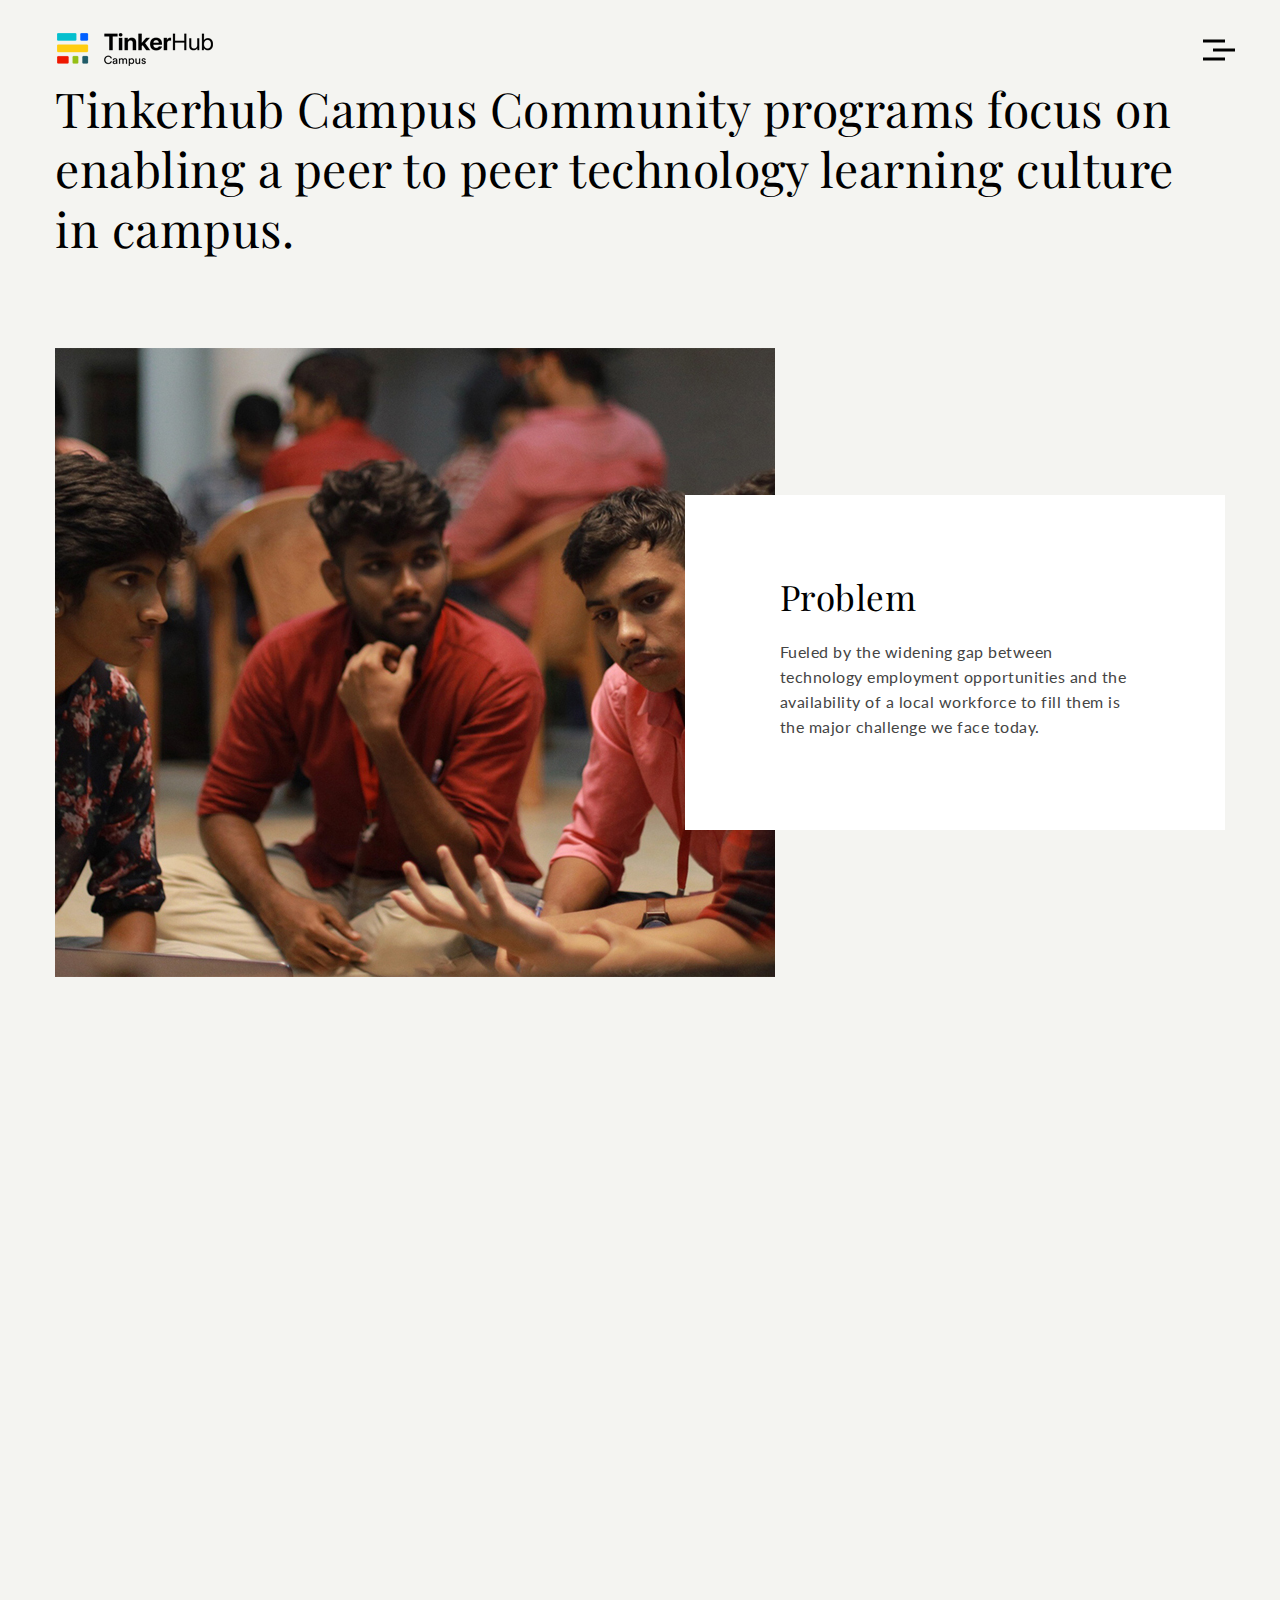
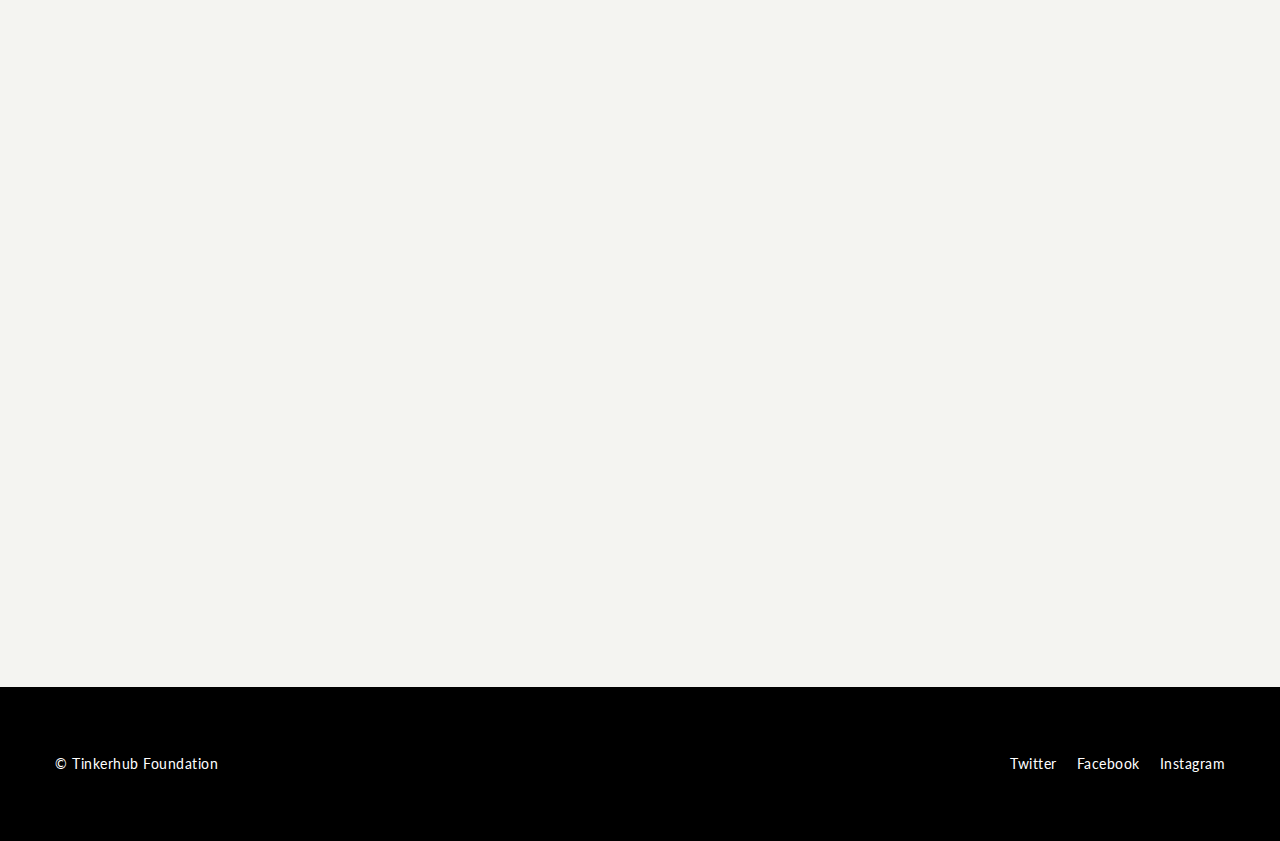
==== index.html @ 346c2854 "resources" ====
<!DOCTYPE HTML>
<html lang="en-US">
    <head>
        <title>Tinkerhub Campus</title>
        <meta http-equiv="Content-Type" content="text/html; charset=UTF-8">
        <meta name="viewport" content="width=device-width, initial-scale=1, maximum-scale=1">

        <link rel="shortcut icon" href="images/favicon.ico" />       
        <link href='http://fonts.googleapis.com/css?family=Playfair+Display:400,400i%7CLato:300,300i,400,400i,700,700i,900%7CMontserrat:900' rel='stylesheet' type='text/css'>		
        <link rel="stylesheet" type="text/css"  href='css/clear.css' />
        <link rel="stylesheet" type="text/css"  href='css/common.css' />
        <link rel="stylesheet" type="text/css"  href='css/font-awesome.min.css' />
        <link rel="stylesheet" type="text/css"  href='css/sm-clean.css' />        
        <link rel="stylesheet" type="text/css"  href='css/slick.css' />        
        <link rel="stylesheet" type="text/css"  href='css/justifiedGallery.min.css' />
        <link rel="stylesheet" type="text/css"  href='css/prettyPhoto.css' />
        <link rel="stylesheet" type="text/css"  href='style.css' />

        <!--[if lt IE 9]>
                <script src="js/html5.js"></script>            
                <script src="js/respond.min.js"></script>                   
        <![endif]-->  
    </head>


    <body class="home blog">
        <div class="site-wrapper">

            <!-- <div class="doc-loader"></div>   -->     

            <div class="menu-wraper center-relative">                          
                <div class="menu-holder">
                    <nav id="header-main-menu" class="big-menu">
                        <ul class="main-menu sm sm-clean">
                            <li>
                                <a href="index.html" class="current">Home</a>
                            </li>                            
                            <li>
                                <a href="https://dravog7.github.io/tinkerhubCampus/#/handbook">Handbook</a>
                            </li>                            
                            <li>
                                <a href="resources.html">Resources</a>
                            </li>                            
                            <!-- <li>
                                <a href="#">Portfolio Post</a>
                                <ul class="sub-menu">
                                    <li>
                                        <a href="portfolio-item1.html">Demo 1</a>
                                    </li>
                                    <li>
                                        <a href="portfolio-item2.html">Demo 2</a>
                                    </li>
                                    <li>
                                        <a href="portfolio-item3.html">Demo 3</a>
                                    </li>
                                    <li>
                                        <a href="portfolio-item4.html">Demo 4</a>
                                    </li>
                                    <li>
                                        <a href="portfolio-item5.html">Demo 5</a>
                                    </li>
                                </ul>
                            </li>                            
                            <li>
                                <a href="gallery.html">Gallery</a>
                            </li>                            
                            <li>
                                <a href="gallery-full.html">Gallery Full</a>
                            </li>                            
                            <li>
                                <a href="contact.html">Contact</a>
                            </li>                            
                        </ul>  -->  
                    </nav>
                </div>
            </div>
<br>
            <div class="center-relative relative content-1170">
                <div >
                    <a href="index.html">
                        <img src="images/logo_@x2.png" alt="Park">
                    </a>               
                </div>
                <div class="toggle-holder">
                    <div id="toggle">
                        <div class="first-menu-line"></div>
                        <div class="second-menu-line"></div>
                        <div class="third-menu-line"></div>
                    </div>
                </div>
                <div class="clear"></div>	
            </div>    
            
            
            <div id="content" class="site-content">
                <div class="header-content content-1170 center-relative block">
                    <h1 class="entry-title">
                        Tinkerhub Campus Community programs focus on enabling a peer to peer technology learning culture in campus.
                    </h1>
                </div>

                
                <div class="blog-holder block center-relative content-1170">    
                    <article class="animate relative blog-item-holder center-relative has-post-thumbnail">
                        <div class="post-thumbnail">
                            <a href="single.html">
                                <img src="images/home_img_01.jpg" alt="" />
                            </a>
                        </div>                            
                        <div class="entry-holder">
                            <!-- <div class="entry-info">                  
                                <div class="cat-links">
                                    <ul>
                                        <li>
                                            <a href="#">Interior</a>
                                        </li> 
                                    </ul>
                                </div>                                                                
                            </div> -->
                            <h2 class="entry-title">
                                <a>Problem</a>
                            </h2> 
                            <div class="excerpt">
                                <p>Fueled by the widening gap between technology employment opportunities and the availability of a local workforce to fill them is the major challenge we face today.</p>
                            </div>
                            <!-- <p class="read-more-arrow">
                                <a href="single.html">
                                    <span class="fa fa-arrow-right" aria-hidden="true"></span>
                                </a>
                            </p> -->
                        </div>
                        <div class="clear"></div>
                    </article>   

                    <article class="animate relative blog-item-holder center-relative has-post-thumbnail">
                        <div class="post-thumbnail">
                            <a href="single.html">
                                <img src="images/home_img_03.jpg" alt="" />
                            </a>
                        </div>                            
                        <div class="entry-holder">
                            <h2 class="entry-title">
                                <a>Vision</a>
                            </h2> 
                            <div class="excerpt">
                                <p>Tinkerhub aims at creating a potent workforce, capable of unlocking the vast reservoir of untapped potential, in the form of creativity and innovation that the youth of the 21st century holds.</p>
                            </div>
                            <!-- <p class="read-more-arrow">
                                <a href="single.html">
                                    <span class="fa fa-arrow-right" aria-hidden="true"></span>
                                </a>
                            </p> -->
                        </div>
                        <div class="clear"></div>
                    </article> 

                    <article class="animate relative blog-item-holder center-relative has-post-thumbnail">
                        <div class="post-thumbnail">
                            <a href="single.html">
                                <img src="images/home_img_02.jpg" alt="" />
                            </a>
                        </div>                            
                        <div class="entry-holder">
                            <h2 class="entry-title">
                                <a>Solution</a>
                            </h2> 
                            <div class="excerpt">
                                <p>Creating a culture of technology learning in campuses through creating communities.</p>
                                <p>These communities will enable the students to learn new technologies through peer mentoring</p>
                            </div>
                             <p class="read-more-arrow">
                                <a href="https://dravog7.github.io/tinkerhubCampus/#/handbook">
                                    <span class="fa fa-arrow-right" aria-hidden="true">  Goto Handbook</span>
                                </a>
                            </p> 
                        </div>
                        <div class="clear"></div>
                    </article>
                </div>
            <!--Footer-->


            <footer class="footer">
                <div class="footer-content content-1170 center-relative">	        
                    <ul class="copyright-holder">
                        <li class="copyright-footer">
                            © <a href="http://tinkerhub.org">Tinkerhub Foundation</a>                
                        </li>
                        <li class="social-footer">                
                            <a href="https://twitter.com/tinkerhub">Twitter</a><a href="https://www.facebook.com/tinkerhub">Facebook</a><a href="https://www.instagram.com/tinkerhub">Instagram</a>                
                        </li>            
                    </ul>
                </div>
            </footer>
        </div>       

        <!--Load JavaScript-->
        <script type="text/javascript" src="js/jquery.js"></script>			                                       
        <script type='text/javascript' src='js/imagesloaded.pkgd.js'></script>                
        <script type='text/javascript' src='js/jquery.fitvids.js'></script>                
        <script type='text/javascript' src='js/jquery.smartmenus.min.js'></script>                                 
        <script type='text/javascript' src='js/isotope.pkgd.js'></script>                                 
        <script type='text/javascript' src='js/jquery.easing.1.3.js'></script>                          
        <script type='text/javascript' src='js/jquery.justifiedGallery.min.js'></script>                          
        <script type='text/javascript' src='js/jquery.prettyPhoto.js'></script>                          
        <script type='text/javascript' src='js/slick.min.js'></script>                          
        <script type='text/javascript' src='js/main.js'></script>
    </body>
</html>
---- css/clear.css ----
html, body, div, span, object, iframe,
h1, h2, h3, h4, h5, h6, p, blockquote, pre,
abbr, address, cite, code,
del, dfn, em, img, ins, kbd, q, samp,
small, strong, sub, sup, var,
b, i,
fieldset, form, label, legend,
caption, tfoot, thead,
article, aside, canvas, details, figcaption, figure, 
footer, header, hgroup, menu, nav, section, summary,
time, mark, audio, video {
    margin:0;
    padding:0;
    border:0;
    outline: none;
    font-size:100%;
    vertical-align:baseline;
    background:transparent;
}

body {
    line-height:1;
}

article,aside,details,figcaption,figure,
footer,header,hgroup,menu,nav,section { 
    display:block;
}

blockquote, q {
    quotes:none;
}

blockquote:before, blockquote:after,
q:before, q:after {
    content:'';
    content:none;
}

a {
    margin:0;
    padding:0;
    font-size:100%;
	outline: none;
    vertical-align:baseline;
    background:transparent;
}

ins {
    background-color:#ff9;
    color:#000;
    text-decoration:none;
}

mark {
    background-color:#ff9;
    color:#000; 
    font-style:italic;
    font-weight:bold;
}

del {
    text-decoration: line-through;
}

abbr[title], dfn[title] {
    border-bottom:1px dotted;
    cursor:help;
}

hr {
    display:block;
    height:1px;
    border:0;   
    border-top:1px solid #cccccc;
    margin:1em 0;
    padding:0;
}

input, select {
    vertical-align:middle;
}

input:focus, textarea:focus
{
    outline: none;
}
---- css/common.css ----
.block
{
    display: block;
}
.hidden
{
    display: none;
}
.clear
{
    clear: both;
}
.left
{
    float: left;
}
.right
{
    float: right;
}
.line-height
{
    line-height: 0;
}
.clear-right
{
    clear: right;
}
.clear-left
{
    clear: left;
}
.center-relative
{
    margin-left: auto;
    margin-right: auto;
}
.center-absolute
{
    left: 50%;
}
.center-text
{
    text-align: center !important;
}
.text-left
{
    text-align: left;
}
.text-right
{
    text-align: right;
}
.absolute
{
    position: absolute;
}
.fixed
{
    position: fixed;
}
.relative
{
    position: relative;
}
.aligncenter 
{
    display: block;
    margin: 5px auto 5px auto;
}
.margin-0
{
    margin: 0 !important;
    line-height: 0;
}
.top-0
{
    margin-top: 0 !important;
}
.top-5
{
    margin-top: 5px !important;	
}
.top-10
{
    margin-top: 10px;	
}
.top-15
{
    margin-top: 15px;	
}
.top-20
{
    margin-top: 20px;
}
.top-25
{
    margin-top: 25px;	
}
.top-30
{
    margin-top: 30px;	
}
.top-50
{
    margin-top: 50px;	
}
.top-60
{
    margin-top: 60px;	
}
.top-70
{
    margin-top: 70px;	
}
.top-75
{
    margin-top: 75px;	
}
.top-80
{
    margin-top: 80px;
}
.top-100
{
    margin-top: 100px;	
}
.top-105
{
    margin-top: 105px;	
}
.top-120
{
    margin-top: 120px;
}
.top-150
{
    margin-top: 150px;	
}
.top-200
{
    margin-top: 200px;	
}
.top-negative-30
{
    margin-top: -30px;
}
.left-35
{
    margin-left:35px;
}
.right-35
{
    margin-right:35px;
}
.bottom-0
{
    margin-bottom: 0 !important;
}
.bottom-10
{
    margin-bottom: 10px !important;
}
.bottom-20
{
    margin-bottom: 20px !important;
}
.bottom-25
{
    margin-bottom: 25px !important;
}
.bottom-30
{
    margin-bottom: 30px !important;
}
.bottom-50
{
    margin-bottom: 50px !important;
}
.bottom-100
{
    margin-bottom: 100px !important;
}
.bottom-150
{
    margin-bottom: 150px !important;
}
.bottom-200
{
    margin-bottom: 200px !important;
}
blockquote
{
    font-weight: 300;
    font-style: italic;
    border-left: 10px solid #fffaa3;
    padding-left: 20px;
    margin-top: 50px;
    margin-bottom: 50px;
    font-size: 24px;
    line-height: 35px;
    max-width: 285px;
    margin-left: auto;
    margin-right: auto;
}
blockquote cite
{
    margin-top: 20px;
    display: block;
    font-weight: 400;
}
iframe
{
    width: 100%;
}
a.button
{
    display: inline-block;
    color: #000000;
    border: 1px solid #000000;
    text-align: center;
    padding-bottom: 15px;
    padding-top: 12px;
    padding-left: 50px;
    padding-right: 45px;
    cursor: pointer;
    vertical-align: middle;
    text-decoration: none;
    font-size: 11px;
    transition: all .2s linear;
    letter-spacing: 5px;
    line-height: 22px;
    margin-bottom: 17px;
    text-transform: uppercase;
}

a.button:active
{
    position: relative;
    top: 1px;	
}

a.button:hover
{
    color: white;
    background-color: #000000;
}
h1,h2,h3,h4,h5,h6
{
    padding: 20px 0;
}
h1
{
    font-size: 38px;
    line-height: 38px;    
}
h2
{
    font-size: 34px;    
    line-height: 34px;    
}
h3
{
    font-size: 32px;  
    line-height: 32px;    
}
h4
{
    font-size: 30px;    
}
h5
{
    font-size: 28px;   
}
h6
{
    font-size: 26px;    
}
em
{
    font-style: italic;
}
ol
{
    list-style-type: decimal;
}
pre
{
    word-wrap: break-word;
    white-space: pre-wrap;
}
table, th, td
{
    border:1px solid black;
    padding: 10px;
    vertical-align: middle;
}
sup
{
    vertical-align: super;
    font-size: smaller;
}
sub
{
    vertical-align: sub;
    font-size: smaller;
}
.single-content ol
{
    display: block;
    list-style-type: decimal;
    margin: 0 0 14px 17px;
}
.single-content ul
{
    display: block;
    list-style-type: disc;
    margin: 0 0 14px 17px;
}

.one,  .one_half,  .one_third,  .two_third,  .three_fourth, 
.one_fourth{
    margin-right: 14%;
    float: left;
    position: relative;
    margin-bottom: 30px;
}
.last{
    margin-right: 0 !important;
    clear: right;
}
.one{
    float: none;
    display: block;
    clear: both;
    margin-right: 0;
}
.one_half{
    width: 43%;    
}
.one_third{
    width: 24%;    
}
.two_third{
    width: 62%;    
}
.one_fourth{
    width: 14.5%;
}
.three_fourth{
    width: 71.5%;
}

.one_half.margin-0{
    width: 50%;
}
.one_third.margin-0{
    width: 33.333333333%;
}
.two_third.margin-0{
    width: 66.666666666%;
}
.one_fourth.margin-0{
    width: 25%;
}
.three_fourth.margin-0{
    width: 75%;
}

.isotope.no-transition,
.isotope.no-transition .isotope-item,
.isotope .isotope-item.no-transition {
    -webkit-transition-duration: 0s;
    -moz-transition-duration: 0s;
    -ms-transition-duration: 0s;
    -o-transition-duration: 0s;
    transition-duration: 0s;
}


div.pp_default .pp_loaderIcon
{
    display: none !important;
}

div.pp_default a.pp_arrow_previous
{
    background-image: url(../images/nav_left.png);
    background-size: 20px 20px;    
    width: 20px;
    height: 20px;
    margin-top: 5px;
    font-size: 0;
    line-height: 0;
    text-indent: -99999999px;
    transition: transform .3s ease;
}

div.pp_default a.pp_arrow_next
{
    background-image: url(../images/nav_right.png);
    background-size: 20px 20px;    
    width: 20px;
    height: 20px;
    margin-top: 5px;
    margin-left: 10px;
    font-size: 0;
    line-height: 0;
    text-indent: -99999999px;
    transition: transform .3s ease;
}

div.pp_default a.pp_arrow_previous:hover 
{
    transform: translateX(-5px);
}

div.pp_default a.pp_arrow_next:hover 
{
    transform: translateX(5px);
}

div.pp_default .pp_close
{
    background-image: url(../images/close.png);
    background-size: 30px 30px;
    margin-top: 5px;
    text-indent: -99999999px;
    font-size: 0;
    line-height: 0;    
}

div.pp_default .pp_nav .currentTextHolder
{
    padding: 0 0 0 20px;
    color: #fff;
}

div.pp_default .pp_content_container .pp_details 
{
    margin-top: 30px !important;
    z-index: 3;
}

div.pp_default .pp_description 
{
    font-family: 'Lato', sans-serif;
    font-size: 15px;
    line-height: 30px;
    position: absolute;
    top: -30px;
    margin: 0;
    color: #fff;
    font-weight: 400;
}


.justified-gallery>a>.caption,
.justified-gallery>div>.caption 
{    
    background-color: #F4F4F1;    
    color: #000;
    font-size: 12px;
    font-weight: 400;
    font-family: 'Lato', sans-serif;
    padding-left: 20px;
}

.justified-gallery>a>.caption.caption-visible,
.justified-gallery>div>.caption.caption-visible {
    filter: "alpha(opacity=100)";
    opacity: 1
}
---- css/sm-clean.css ----
.sm-clean {
    background: #eeeeee;
    -webkit-border-radius: 5px;
    -moz-border-radius: 5px;
    -ms-border-radius: 5px;
    -o-border-radius: 5px;
    border-radius: 5px;
}
.sm-clean a, .sm-clean a:hover, .sm-clean a:focus, .sm-clean a:active {
    padding: 13px 20px;
    /* make room for the toggle button (sub indicator) */
    padding-right: 58px;
    font-size: 18px;
    font-weight: normal;
    line-height: 17px;
    text-decoration: none;
}
.sm-clean a.current {
    color: #d23600;
}
.sm-clean a.disabled {
    color: #bbbbbb;
}
.sm-clean a span.sub-arrow {
    position: absolute;
    top: 50%;
    margin-top: -12px;
    left: auto;
    right: 4px;
    width: 34px;
    height: 34px;
    overflow: hidden;
    font: bold 18px/34px monospace !important;
    text-align: center;
    text-shadow: none;   
    -webkit-border-radius: 5px;
    -moz-border-radius: 5px;
    -ms-border-radius: 5px;
    -o-border-radius: 5px;
    border-radius: 5px;
}
.sm-clean a.highlighted span.sub-arrow:before {
    display: block;
    content: '-';
}
.sm-clean > li:first-child > a, .sm-clean > li:first-child > :not(ul) a {
    -webkit-border-radius: 5px 5px 0 0;
    -moz-border-radius: 5px 5px 0 0;
    -ms-border-radius: 5px 5px 0 0;
    -o-border-radius: 5px 5px 0 0;
    border-radius: 5px 5px 0 0;
}
.sm-clean > li:last-child > a, .sm-clean > li:last-child > *:not(ul) a, .sm-clean > li:last-child > ul,
.sm-clean > li:last-child > ul > li:last-child > a, .sm-clean > li:last-child > ul > li:last-child > *:not(ul) a, .sm-clean > li:last-child > ul > li:last-child > ul,
.sm-clean > li:last-child > ul > li:last-child > ul > li:last-child > a, .sm-clean > li:last-child > ul > li:last-child > ul > li:last-child > *:not(ul) a, .sm-clean > li:last-child > ul > li:last-child > ul > li:last-child > ul,
.sm-clean > li:last-child > ul > li:last-child > ul > li:last-child > ul > li:last-child > a, .sm-clean > li:last-child > ul > li:last-child > ul > li:last-child > ul > li:last-child > *:not(ul) a, .sm-clean > li:last-child > ul > li:last-child > ul > li:last-child > ul > li:last-child > ul,
.sm-clean > li:last-child > ul > li:last-child > ul > li:last-child > ul > li:last-child > ul > li:last-child > a, .sm-clean > li:last-child > ul > li:last-child > ul > li:last-child > ul > li:last-child > ul > li:last-child > *:not(ul) a, .sm-clean > li:last-child > ul > li:last-child > ul > li:last-child > ul > li:last-child > ul > li:last-child > ul {
    -webkit-border-radius: 0 0 5px 5px;
    -moz-border-radius: 0 0 5px 5px;
    -ms-border-radius: 0 0 5px 5px;
    -o-border-radius: 0 0 5px 5px;
    border-radius: 0 0 5px 5px;
}
.sm-clean > li:last-child > a.highlighted, .sm-clean > li:last-child > *:not(ul) a.highlighted,
.sm-clean > li:last-child > ul > li:last-child > a.highlighted, .sm-clean > li:last-child > ul > li:last-child > *:not(ul) a.highlighted,
.sm-clean > li:last-child > ul > li:last-child > ul > li:last-child > a.highlighted, .sm-clean > li:last-child > ul > li:last-child > ul > li:last-child > *:not(ul) a.highlighted,
.sm-clean > li:last-child > ul > li:last-child > ul > li:last-child > ul > li:last-child > a.highlighted, .sm-clean > li:last-child > ul > li:last-child > ul > li:last-child > ul > li:last-child > *:not(ul) a.highlighted,
.sm-clean > li:last-child > ul > li:last-child > ul > li:last-child > ul > li:last-child > ul > li:last-child > a.highlighted, .sm-clean > li:last-child > ul > li:last-child > ul > li:last-child > ul > li:last-child > ul > li:last-child > *:not(ul) a.highlighted {
    -webkit-border-radius: 0;
    -moz-border-radius: 0;
    -ms-border-radius: 0;
    -o-border-radius: 0;
    border-radius: 0;
}
.sm-clean > li:first-child {
    border-top: 0;
}
.sm-clean ul a, .sm-clean ul a:hover, .sm-clean ul a:focus, .sm-clean ul a:active {
    font-size: 16px;
    border-left: 8px solid transparent;
}
.sm-clean ul ul a,
.sm-clean ul ul a:hover,
.sm-clean ul ul a:focus,
.sm-clean ul ul a:active {
    border-left: 16px solid transparent;
}
.sm-clean ul ul ul a,
.sm-clean ul ul ul a:hover,
.sm-clean ul ul ul a:focus,
.sm-clean ul ul ul a:active {
    border-left: 24px solid transparent;
}
.sm-clean ul ul ul ul a,
.sm-clean ul ul ul ul a:hover,
.sm-clean ul ul ul ul a:focus,
.sm-clean ul ul ul ul a:active {
    border-left: 32px solid transparent;
}
.sm-clean ul ul ul ul ul a,
.sm-clean ul ul ul ul ul a:hover,
.sm-clean ul ul ul ul ul a:focus,
.sm-clean ul ul ul ul ul a:active {
    border-left: 40px solid transparent;
}

/* Mobile first layout SmartMenus Core CSS (it's not recommended editing these rules)
   You need this once per page no matter how many menu trees or different themes you use.
-------------------------------------------------------------------------------------------*/

.sm,.sm ul,.sm li{display: table;list-style:none;margin: 0 auto;padding:0;line-height:normal;direction:ltr;-webkit-tap-highlight-color:rgba(0,0,0,0);}
.sm-rtl,.sm-rtl ul,.sm-rtl li{direction:rtl;text-align:right;}
.sm>li>h1,.sm>li>h2,.sm>li>h3,.sm>li>h4,.sm>li>h5,.sm>li>h6{margin:0;padding:0;}
.sm ul{display:none;}
.sm li,.sm a{position:relative;}
.sm a{display:block;}
.sm a.disabled{cursor:not-allowed;}
.sm:after{content:"\00a0";display:block;height:0;font:0px/0 serif;clear:both;visibility:hidden;overflow:hidden;}
.sm,.sm *,.sm *:before,.sm *:after{-moz-box-sizing:border-box;-webkit-box-sizing:border-box;box-sizing:border-box;}
---- css/justifiedGallery.min.css ----
/*!
 * Justified Gallery - v3.6.3
 * http://miromannino.github.io/Justified-Gallery/
 * Copyright (c) 2016 Miro Mannino
 * Licensed under the MIT license.
 */

.justified-gallery {
    width: 100%;
    position: relative;
    overflow: hidden
}

.justified-gallery>a,
.justified-gallery>div {
    position: absolute;
    display: inline-block;
    overflow: hidden;
    filter: "alpha(opacity=10)";
    opacity: .1
}

.justified-gallery>a>img,
.justified-gallery>div>img,
.justified-gallery>a>a>img,
.justified-gallery>div>a>img {
    position: absolute;
    top: 50%;
    left: 50%;
    margin: 0;
    padding: 0;
    border: 0;
    filter: "alpha(opacity=0)";
    opacity: 0
}

.justified-gallery>a>.caption,
.justified-gallery>div>.caption {
    display: initial;
    position: absolute;
    bottom: 0;
    padding: 5px;
    background-color: #000;
    left: 0;
    right: 0;
    margin: 0;
    color: #fff;
    font-size: 12px;
    font-weight: 300;
    font-family: sans-serif;
    -webkit-transition: opacity 300ms ease;
    -moz-transition: opacity 300ms ease;
    -o-transition: opacity 300ms ease;
    transition: opacity 300ms ease;
    opacity: 0
}

.justified-gallery>a>.caption.caption-visible,
.justified-gallery>div>.caption.caption-visible {
    filter: "alpha(opacity=70)";
    opacity: .7
}

.justified-gallery>.entry-visible {
    filter: "alpha(opacity=100)";
    opacity: 1;
    background: 0 0
}

.justified-gallery>.entry-visible>img,
.justified-gallery>.entry-visible>a>img {
    filter: "alpha(opacity=100)";
    opacity: 1;
    -webkit-transition: opacity 500ms ease-in;
    -moz-transition: opacity 500ms ease-in;
    -o-transition: opacity 500ms ease-in;
    transition: opacity 500ms ease-in
}

.justified-gallery>.jg-filtered {
    display: none
}

.justified-gallery>.spinner {
    position: absolute;
    bottom: 0;
    margin-left: -24px;
    padding: 10px 0;
    left: 50%;
    filter: "alpha(opacity=100)";
    opacity: 1;
    overflow: initial
}

.justified-gallery>.spinner>span {
    display: inline-block;
    filter: "alpha(opacity=0)";
    opacity: 0;
    width: 8px;
    height: 8px;
    margin: 0 4px;
    background-color: #000;
    border-radius: 6px
}
---- css/prettyPhoto.css ----
/* ------------------------------------------------------------------------
        This you can edit.
------------------------------------------------------------------------- */

/* ----------------------------------
        Default Theme
----------------------------------- */

div.pp_default .pp_top,
div.pp_default .pp_top .pp_middle,
div.pp_default .pp_top .pp_left,
div.pp_default .pp_top .pp_right,
div.pp_default .pp_bottom,
div.pp_default .pp_bottom .pp_left,
div.pp_default .pp_bottom .pp_middle,
div.pp_default .pp_bottom .pp_right { height: 13px; }

div.pp_default .pp_content .ppt { color: #f8f8f8; }
div.pp_default .pp_content_container .pp_left { padding-left: 13px; }
div.pp_default .pp_content_container .pp_right { padding-right: 13px; }
/*div.pp_default .pp_content { background-color: #fff; }*/
div.pp_default .pp_next:hover { background: url(../images/prettyPhoto/default/sprite_next.png) center right  no-repeat; cursor: pointer; } /* Next button */
div.pp_default .pp_previous:hover { background: url(../images/prettyPhoto/default/sprite_prev.png) center left no-repeat; cursor: pointer; } /* Previous button */
div.pp_default .pp_expand { background: url(../images/prettyPhoto/default/sprite.png) 0 -29px no-repeat; cursor: pointer; width: 28px; height: 28px; display: none !important; } /* Expand button */
div.pp_default .pp_expand:hover { background: url(../images/prettyPhoto/default/sprite.png) 0 -56px no-repeat; cursor: pointer; } /* Expand button hover */
div.pp_default .pp_contract { background: url(../images/prettyPhoto/default/sprite.png) 0 -84px no-repeat; cursor: pointer; width: 28px; height: 28px; } /* Contract button */
div.pp_default .pp_contract:hover { background: url(../images/prettyPhoto/default/sprite.png) 0 -113px no-repeat; cursor: pointer; } /* Contract button hover */
div.pp_default .pp_close { width: 30px; height: 30px; cursor: pointer; } /* Close button */
div.pp_default #pp_full_res .pp_inline { color: #000; background-color: white; padding: 30px; } 
.pp_inline img {max-width: 100%; max-height: 100%; width: auto; height: auto;}
div.pp_default .pp_gallery ul li a { background: url(../images/prettyPhoto/default/default_thumb.png) center center #f8f8f8; border:1px solid #aaa; }
div.pp_default .pp_gallery ul li a:hover,
div.pp_default .pp_gallery ul li.selected a { border-color: #fff; }
div.pp_default .pp_social { margin-top: 7px;}

div.pp_default .pp_gallery a.pp_arrow_previous,
div.pp_default .pp_gallery a.pp_arrow_next { position: static; left: auto; }
div.pp_default .pp_nav .pp_play,
div.pp_default .pp_nav .pp_pause { background: url(../images/prettyPhoto/default/sprite.png) -51px 1px no-repeat; height:30px; width:30px; }
div.pp_default .pp_nav .pp_pause { background-position: -51px -29px; }
div.pp_default .pp_details { position: relative; }
div.pp_default a.pp_arrow_previous,
div.pp_default a.pp_arrow_next { height: 26px;  margin: -4px 0 0 0; width: 20px; }
div.pp_default a.pp_arrow_next { left: 52px;} /* The next arrow in the bottom nav */
div.pp_default .pp_content_container .pp_details { margin-top: 5px; }
div.pp_default .pp_nav { clear: none; height: 30px; width: 110px; position: relative; }
div.pp_default .pp_nav .currentTextHolder{ font-family: Georgia; font-style: italic; color:#999; font-size: 11px; left: 75px; line-height: 25px; margin: 0; padding: 0 0 0 10px; position: absolute; top: 2px; }

div.pp_default .pp_close:hover, div.pp_default .pp_nav .pp_play:hover, div.pp_default .pp_nav .pp_pause:hover, div.pp_default .pp_arrow_next:hover, div.pp_default .pp_arrow_previous:hover { opacity:0.7; }

div.pp_default .pp_description{ font-size: 11px; font-weight: bold; line-height: 14px; margin: 5px 50px 5px 0; }


div.pp_default .pp_loaderIcon { background: url(../images/prettyPhoto/default/loader.gif) center center no-repeat; background-color: white;} /* Loader icon */


/* ----------------------------------
        Light Rounded Theme
----------------------------------- */


div.light_rounded .pp_top .pp_left { background: url(../images/prettyPhoto/light_rounded/sprite.png) -88px -53px no-repeat; } /* Top left corner */
div.light_rounded .pp_top .pp_middle { background: #fff; } /* Top pattern/color */
div.light_rounded .pp_top .pp_right { background: url(../images/prettyPhoto/light_rounded/sprite.png) -110px -53px no-repeat; } /* Top right corner */

div.light_rounded .pp_content .ppt { color: #000; }
div.light_rounded .pp_content_container .pp_left,
div.light_rounded .pp_content_container .pp_right { background: #fff; }
div.light_rounded .pp_content { background-color: #fff; } /* Content background */
div.light_rounded .pp_next:hover { background: url(../images/prettyPhoto/light_rounded/btnNext.png) center right  no-repeat; cursor: pointer; } /* Next button */
div.light_rounded .pp_previous:hover { background: url(../images/prettyPhoto/light_rounded/btnPrevious.png) center left no-repeat; cursor: pointer; } /* Previous button */
div.light_rounded .pp_expand { background: url(../images/prettyPhoto/light_rounded/sprite.png) -31px -26px no-repeat; cursor: pointer; } /* Expand button */
div.light_rounded .pp_expand:hover { background: url(../images/prettyPhoto/light_rounded/sprite.png) -31px -47px no-repeat; cursor: pointer; } /* Expand button hover */
div.light_rounded .pp_contract { background: url(../images/prettyPhoto/light_rounded/sprite.png) 0 -26px no-repeat; cursor: pointer; } /* Contract button */
div.light_rounded .pp_contract:hover { background: url(../images/prettyPhoto/light_rounded/sprite.png) 0 -47px no-repeat; cursor: pointer; } /* Contract button hover */
div.light_rounded .pp_close { width: 75px; height: 22px; background: url(../images/prettyPhoto/light_rounded/sprite.png) -1px -1px no-repeat; cursor: pointer; } /* Close button */
div.light_rounded .pp_details { position: relative; }
div.light_rounded .pp_description { margin-right: 85px; }
div.light_rounded #pp_full_res .pp_inline { color: #000; } 
div.light_rounded .pp_gallery a.pp_arrow_previous,
div.light_rounded .pp_gallery a.pp_arrow_next { margin-top: 12px !important; }
div.light_rounded .pp_nav .pp_play { background: url(../images/prettyPhoto/light_rounded/sprite.png) -1px -100px no-repeat; height: 15px; width: 14px; }
div.light_rounded .pp_nav .pp_pause { background: url(../images/prettyPhoto/light_rounded/sprite.png) -24px -100px no-repeat; height: 15px; width: 14px; }

div.light_rounded .pp_arrow_previous { background: url(../images/prettyPhoto/light_rounded/sprite.png) 0 -71px no-repeat; } /* The previous arrow in the bottom nav */
div.light_rounded .pp_arrow_previous.disabled { background-position: 0 -87px; cursor: default; }
div.light_rounded .pp_arrow_next { background: url(../images/prettyPhoto/light_rounded/sprite.png) -22px -71px no-repeat; } /* The next arrow in the bottom nav */
div.light_rounded .pp_arrow_next.disabled { background-position: -22px -87px; cursor: default; }

div.light_rounded .pp_bottom .pp_left { background: url(../images/prettyPhoto/light_rounded/sprite.png) -88px -80px no-repeat; } /* Bottom left corner */
div.light_rounded .pp_bottom .pp_middle { background: #fff; } /* Bottom pattern/color */
div.light_rounded .pp_bottom .pp_right { background: url(../images/prettyPhoto/light_rounded/sprite.png) -110px -80px no-repeat; } /* Bottom right corner */

div.light_rounded .pp_loaderIcon { background: url(../images/prettyPhoto/light_rounded/loader.gif) center center no-repeat; } /* Loader icon */

/* ----------------------------------
        Dark Rounded Theme
----------------------------------- */

div.dark_rounded .pp_top .pp_left { background: url(../images/prettyPhoto/dark_rounded/sprite.png) -88px -53px no-repeat; } /* Top left corner */
div.dark_rounded .pp_top .pp_middle { background: url(../images/prettyPhoto/dark_rounded/contentPattern.png) top left repeat; } /* Top pattern/color */
div.dark_rounded .pp_top .pp_right { background: url(../images/prettyPhoto/dark_rounded/sprite.png) -110px -53px no-repeat; } /* Top right corner */

div.dark_rounded .pp_content_container .pp_left { background: url(../images/prettyPhoto/dark_rounded/contentPattern.png) top left repeat-y; } /* Left Content background */
div.dark_rounded .pp_content_container .pp_right { background: url(../images/prettyPhoto/dark_rounded/contentPattern.png) top right repeat-y; } /* Right Content background */
div.dark_rounded .pp_content { background: url(../images/prettyPhoto/dark_rounded/contentPattern.png) top left repeat; } /* Content background */
div.dark_rounded .pp_next:hover { background: url(../images/prettyPhoto/dark_rounded/btnNext.png) center right  no-repeat; cursor: pointer; } /* Next button */
div.dark_rounded .pp_previous:hover { background: url(../images/prettyPhoto/dark_rounded/btnPrevious.png) center left no-repeat; cursor: pointer; } /* Previous button */
div.dark_rounded .pp_expand { background: url(../images/prettyPhoto/dark_rounded/sprite.png) -31px -26px no-repeat; cursor: pointer; } /* Expand button */
div.dark_rounded .pp_expand:hover { background: url(../images/prettyPhoto/dark_rounded/sprite.png) -31px -47px no-repeat; cursor: pointer; } /* Expand button hover */
div.dark_rounded .pp_contract { background: url(../images/prettyPhoto/dark_rounded/sprite.png) 0 -26px no-repeat; cursor: pointer; } /* Contract button */
div.dark_rounded .pp_contract:hover { background: url(../images/prettyPhoto/dark_rounded/sprite.png) 0 -47px no-repeat; cursor: pointer; } /* Contract button hover */
div.dark_rounded .pp_close { width: 75px; height: 22px; background: url(../images/prettyPhoto/dark_rounded/sprite.png) -1px -1px no-repeat; cursor: pointer; } /* Close button */
div.dark_rounded .pp_details { position: relative; }
div.dark_rounded .pp_description { margin-right: 85px; }
div.dark_rounded .currentTextHolder { color: #c4c4c4; }
div.dark_rounded .pp_description { color: #fff; }
div.dark_rounded #pp_full_res .pp_inline { color: #fff; }
div.dark_rounded .pp_gallery a.pp_arrow_previous,
div.dark_rounded .pp_gallery a.pp_arrow_next { margin-top: 12px !important; }
div.dark_rounded .pp_nav .pp_play { background: url(../images/prettyPhoto/dark_rounded/sprite.png) -1px -100px no-repeat; height: 15px; width: 14px; }
div.dark_rounded .pp_nav .pp_pause { background: url(../images/prettyPhoto/dark_rounded/sprite.png) -24px -100px no-repeat; height: 15px; width: 14px; }

div.dark_rounded .pp_arrow_previous { background: url(../images/prettyPhoto/dark_rounded/sprite.png) 0 -71px no-repeat; } /* The previous arrow in the bottom nav */
div.dark_rounded .pp_arrow_previous.disabled { background-position: 0 -87px; cursor: default; }
div.dark_rounded .pp_arrow_next { background: url(../images/prettyPhoto/dark_rounded/sprite.png) -22px -71px no-repeat; } /* The next arrow in the bottom nav */
div.dark_rounded .pp_arrow_next.disabled { background-position: -22px -87px; cursor: default; }

div.dark_rounded .pp_bottom .pp_left { background: url(../images/prettyPhoto/dark_rounded/sprite.png) -88px -80px no-repeat; } /* Bottom left corner */
div.dark_rounded .pp_bottom .pp_middle { background: url(../images/prettyPhoto/dark_rounded/contentPattern.png) top left repeat; } /* Bottom pattern/color */
div.dark_rounded .pp_bottom .pp_right { background: url(../images/prettyPhoto/dark_rounded/sprite.png) -110px -80px no-repeat; } /* Bottom right corner */

div.dark_rounded .pp_loaderIcon { background: url(../images/prettyPhoto/dark_rounded/loader.gif) center center no-repeat; } /* Loader icon */


/* ----------------------------------
        Dark Square Theme
----------------------------------- */

div.dark_square .pp_left ,
div.dark_square .pp_middle,
div.dark_square .pp_right,
div.dark_square .pp_content { background: #000; }

div.dark_square .currentTextHolder { color: #c4c4c4; }
div.dark_square .pp_description { color: #fff; }
div.dark_square .pp_loaderIcon { background: url(../images/prettyPhoto/dark_square/loader.gif) center center no-repeat; } /* Loader icon */

div.dark_square .pp_expand { background: url(../images/prettyPhoto/dark_square/sprite.png) -31px -26px no-repeat; cursor: pointer; } /* Expand button */
div.dark_square .pp_expand:hover { background: url(../images/prettyPhoto/dark_square/sprite.png) -31px -47px no-repeat; cursor: pointer; } /* Expand button hover */
div.dark_square .pp_contract { background: url(../images/prettyPhoto/dark_square/sprite.png) 0 -26px no-repeat; cursor: pointer; } /* Contract button */
div.dark_square .pp_contract:hover { background: url(../images/prettyPhoto/dark_square/sprite.png) 0 -47px no-repeat; cursor: pointer; } /* Contract button hover */
div.dark_square .pp_close { width: 75px; height: 22px; background: url(../images/prettyPhoto/dark_square/sprite.png) -1px -1px no-repeat; cursor: pointer; } /* Close button */
div.dark_square .pp_details { position: relative; }
div.dark_square .pp_description { margin: 0 85px 0 0; }
div.dark_square #pp_full_res .pp_inline { color: #fff; }
div.dark_square .pp_gallery a.pp_arrow_previous,
div.dark_square .pp_gallery a.pp_arrow_next { margin-top: 12px !important; }
div.dark_square .pp_nav { clear: none; }
div.dark_square .pp_nav .pp_play { background: url(../images/prettyPhoto/dark_square/sprite.png) -1px -100px no-repeat; height: 15px; width: 14px; }
div.dark_square .pp_nav .pp_pause { background: url(../images/prettyPhoto/dark_square/sprite.png) -24px -100px no-repeat; height: 15px; width: 14px; }

div.dark_square .pp_arrow_previous { background: url(../images/prettyPhoto/dark_square/sprite.png) 0 -71px no-repeat; } /* The previous arrow in the bottom nav */
div.dark_square .pp_arrow_previous.disabled { background-position: 0 -87px; cursor: default; }
div.dark_square .pp_arrow_next { background: url(../images/prettyPhoto/dark_square/sprite.png) -22px -71px no-repeat; } /* The next arrow in the bottom nav */
div.dark_square .pp_arrow_next.disabled { background-position: -22px -87px; cursor: default; }

div.dark_square .pp_next:hover { background: url(../images/prettyPhoto/dark_square/btnNext.png) center right  no-repeat; cursor: pointer; } /* Next button */
div.dark_square .pp_previous:hover { background: url(../images/prettyPhoto/dark_square/btnPrevious.png) center left no-repeat; cursor: pointer; } /* Previous button */


/* ----------------------------------
        Light Square Theme
----------------------------------- */

div.light_square .pp_left ,
div.light_square .pp_middle,
div.light_square .pp_right,
div.light_square .pp_content { background: #fff; }

div.light_square .pp_content .ppt { color: #000; }
div.light_square .pp_expand { background: url(../images/prettyPhoto/light_square/sprite.png) -31px -26px no-repeat; cursor: pointer; } /* Expand button */
div.light_square .pp_expand:hover { background: url(../images/prettyPhoto/light_square/sprite.png) -31px -47px no-repeat; cursor: pointer; } /* Expand button hover */
div.light_square .pp_contract { background: url(../images/prettyPhoto/light_square/sprite.png) 0 -26px no-repeat; cursor: pointer; } /* Contract button */
div.light_square .pp_contract:hover { background: url(../images/prettyPhoto/light_square/sprite.png) 0 -47px no-repeat; cursor: pointer; } /* Contract button hover */
div.light_square .pp_close { width: 75px; height: 22px; background: url(../images/prettyPhoto/light_square/sprite.png) -1px -1px no-repeat; cursor: pointer; } /* Close button */
div.light_square .pp_details { position: relative; }
div.light_square .pp_description { margin-right: 85px; }
div.light_square #pp_full_res .pp_inline { color: #000; }
div.light_square .pp_gallery a.pp_arrow_previous,
div.light_square .pp_gallery a.pp_arrow_next { margin-top: 12px !important; }
div.light_square .pp_nav .pp_play { background: url(../images/prettyPhoto/light_square/sprite.png) -1px -100px no-repeat; height: 15px; width: 14px; }
div.light_square .pp_nav .pp_pause { background: url(../images/prettyPhoto/light_square/sprite.png) -24px -100px no-repeat; height: 15px; width: 14px; }

div.light_square .pp_arrow_previous { background: url(../images/prettyPhoto/light_square/sprite.png) 0 -71px no-repeat; } /* The previous arrow in the bottom nav */
div.light_square .pp_arrow_previous.disabled { background-position: 0 -87px; cursor: default; }
div.light_square .pp_arrow_next { background: url(../images/prettyPhoto/light_square/sprite.png) -22px -71px no-repeat; } /* The next arrow in the bottom nav */
div.light_square .pp_arrow_next.disabled { background-position: -22px -87px; cursor: default; }

div.light_square .pp_next:hover { background: url(../images/prettyPhoto/light_square/btnNext.png) center right  no-repeat; cursor: pointer; } /* Next button */
div.light_square .pp_previous:hover { background: url(../images/prettyPhoto/light_square/btnPrevious.png) center left no-repeat; cursor: pointer; } /* Previous button */

div.light_square .pp_loaderIcon { background: url(../images/prettyPhoto/light_rounded/loader.gif) center center no-repeat; } /* Loader icon */


/* ----------------------------------
        Facebook style Theme
----------------------------------- */

div.facebook .pp_top .pp_left { background: url(../images/prettyPhoto/facebook/sprite.png) -88px -53px no-repeat; } /* Top left corner */
div.facebook .pp_top .pp_middle { background: url(../images/prettyPhoto/facebook/contentPatternTop.png) top left repeat-x; } /* Top pattern/color */
div.facebook .pp_top .pp_right { background: url(../images/prettyPhoto/facebook/sprite.png) -110px -53px no-repeat; } /* Top right corner */

div.facebook .pp_content .ppt { color: #000; }
div.facebook .pp_content_container .pp_left { background: url(../images/prettyPhoto/facebook/contentPatternLeft.png) top left repeat-y; } /* Content background */
div.facebook .pp_content_container .pp_right { background: url(../images/prettyPhoto/facebook/contentPatternRight.png) top right repeat-y; } /* Content background */
div.facebook .pp_content { background: #fff; } /* Content background */
div.facebook .pp_expand { background: url(../images/prettyPhoto/facebook/sprite.png) -31px -26px no-repeat; cursor: pointer; } /* Expand button */
div.facebook .pp_expand:hover { background: url(../images/prettyPhoto/facebook/sprite.png) -31px -47px no-repeat; cursor: pointer; } /* Expand button hover */
div.facebook .pp_contract { background: url(../images/prettyPhoto/facebook/sprite.png) 0 -26px no-repeat; cursor: pointer; } /* Contract button */
div.facebook .pp_contract:hover { background: url(../images/prettyPhoto/facebook/sprite.png) 0 -47px no-repeat; cursor: pointer; } /* Contract button hover */
div.facebook .pp_close { width: 22px; height: 22px; background: url(../images/prettyPhoto/facebook/sprite.png) -1px -1px no-repeat; cursor: pointer; } /* Close button */
div.facebook .pp_details { position: relative; }
div.facebook .pp_description { margin: 0 37px 0 0; }
div.facebook #pp_full_res .pp_inline { color: #000; } 
div.facebook .pp_loaderIcon { background: url(../images/prettyPhoto/facebook/loader.gif) center center no-repeat; } /* Loader icon */

div.facebook .pp_arrow_previous { background: url(../images/prettyPhoto/facebook/sprite.png) 0 -71px no-repeat; height: 22px; margin-top: 0; width: 22px; } /* The previous arrow in the bottom nav */
div.facebook .pp_arrow_previous.disabled { background-position: 0 -96px; cursor: default; }
div.facebook .pp_arrow_next { background: url(../images/prettyPhoto/facebook/sprite.png) -32px -71px no-repeat; height: 22px; margin-top: 0; width: 22px; } /* The next arrow in the bottom nav */
div.facebook .pp_arrow_next.disabled { background-position: -32px -96px; cursor: default; }
div.facebook .pp_nav { margin-top: 0; }
div.facebook .pp_nav p { font-size: 15px; padding: 0 3px 0 4px; }
div.facebook .pp_nav .pp_play { background: url(../images/prettyPhoto/facebook/sprite.png) -1px -123px no-repeat; height: 22px; width: 22px; }
div.facebook .pp_nav .pp_pause { background: url(../images/prettyPhoto/facebook/sprite.png) -32px -123px no-repeat; height: 22px; width: 22px; }

div.facebook .pp_next:hover { background: url(../images/prettyPhoto/facebook/btnNext.png) center right no-repeat; cursor: pointer; } /* Next button */
div.facebook .pp_previous:hover { background: url(../images/prettyPhoto/facebook/btnPrevious.png) center left no-repeat; cursor: pointer; } /* Previous button */

div.facebook .pp_bottom .pp_left { background: url(../images/prettyPhoto/facebook/sprite.png) -88px -80px no-repeat; } /* Bottom left corner */
div.facebook .pp_bottom .pp_middle { background: url(../images/prettyPhoto/facebook/contentPatternBottom.png) top left repeat-x; } /* Bottom pattern/color */
div.facebook .pp_bottom .pp_right { background: url(../images/prettyPhoto/facebook/sprite.png) -110px -80px no-repeat; } /* Bottom right corner */


/* ------------------------------------------------------------------------
        DO NOT CHANGE
------------------------------------------------------------------------- */

div.pp_pic_holder a:focus { outline:none; }

div.pp_overlay {
    background: #000;
    display: none;
    left: 0;
    position: absolute;
    top: 0;
    width: 100%;
    z-index: 9999;
}

div.pp_pic_holder {
    display: none;
    position: absolute;
    width: 100px;
    z-index: 10000;
}


.pp_top {
    height: 20px;
    position: relative;
}
* html .pp_top { padding: 0 20px; }

.pp_top .pp_left {
    height: 20px;
    left: 0;
    position: absolute;
    width: 20px;
}
.pp_top .pp_middle {
    height: 20px;
    left: 20px;
    position: absolute;
    right: 20px;
}
* html .pp_top .pp_middle {
    left: 0;
    position: static;
}

.pp_top .pp_right {
    height: 20px;
    left: auto;
    position: absolute;
    right: 0;
    top: 0;
    width: 20px;
}

.pp_content { height: 40px; min-width: 40px; }
* html .pp_content { width: 40px; }

.pp_fade { display: none; }

.pp_content_container {
    position: relative;
    text-align: left;
    width: 100%;
}

.pp_content_container .pp_left { padding-left: 20px; }
.pp_content_container .pp_right { padding-right: 20px; }

.pp_content_container .pp_details {
    float: left;
    margin: 10px 0 2px 0;
}
.pp_description {
    display: none;
    margin: 0;
}

.pp_social { float: left; margin: 0; }
.pp_social .facebook { float: left; margin-left: 5px; width: 55px; overflow: hidden; }
.pp_social .twitter { float: left; }

.pp_nav {
    clear: right;
    float: left;
    margin: 3px 10px 0 0;
}

.pp_nav p {
    float: left;
    margin: 2px 4px;
    white-space: nowrap;
}

.pp_nav .pp_play,
.pp_nav .pp_pause {
    float: left;
    margin-right: 4px;
    text-indent: -10000px;
}

a.pp_arrow_previous,
a.pp_arrow_next {
    display: block;
    float: left;
    height: 15px;
    margin-top: 3px;
    overflow: hidden;
    width: 14px;
}

.pp_hoverContainer {
    position: absolute;
    top: 0;
    width: 100%;
    z-index: 2000;
}

.pp_gallery {
    display: none;
    left: 50%;
    margin-top: -50px;
    position: absolute;
    z-index: 10000;
}

.pp_gallery div {
    float: left;
    overflow: hidden;
    position: relative;
}

.pp_gallery ul {
    float: left;
    height: 35px;
    margin: 0 0 0 5px;
    padding: 0;
    position: relative;
    white-space: nowrap;
}

.pp_gallery ul a {
    border: 1px #000 solid;
    border: 1px rgba(0,0,0,0.5) solid;
    display: block;
    float: left;
    height: 33px;
    overflow: hidden;
}

.pp_gallery ul a:hover,
.pp_gallery li.selected a { border-color: #fff; }

.pp_gallery ul a img { border: 0; }

.pp_gallery li {
    display: block;
    float: left;
    margin: 0 5px 0 0;
    padding: 0;
}

.pp_gallery li.default a {
    background: url(../images/prettyPhoto/facebook/default_thumbnail.gif) 0 0 no-repeat;
    display: block;
    height: 33px;
    width: 50px;
}

.pp_gallery li.default a img { display: none; }

.pp_gallery .pp_arrow_previous,
.pp_gallery .pp_arrow_next {
    margin-top: 7px !important;
}

a.pp_next {
    background: url(../images/prettyPhoto/light_rounded/btnNext.png) 10000px 10000px no-repeat;
    display: block;
    float: right;
    height: 100%;
    text-indent: -10000px;
    width: 49%;
}

a.pp_previous {
    background: url(../images/prettyPhoto/light_rounded/btnNext.png) 10000px 10000px no-repeat;
    display: block;
    float: left;
    height: 100%;
    text-indent: -10000px;
    width: 49%;
}

a.pp_expand,
a.pp_contract {
    cursor: pointer;
    display: none;
    height: 20px;	
    position: absolute;
    right: 30px;
    text-indent: -10000px;
    top: 10px;
    width: 20px;
    z-index: 20000;
}

a.pp_close {
    position: absolute; right: 0; top: 0; 
    display: block;
    line-height:22px;
}

.pp_bottom {
    height: 20px;
    position: relative;
}
* html .pp_bottom { padding: 0 20px; }

.pp_bottom .pp_left {
    height: 20px;
    left: 0;
    position: absolute;
    width: 20px;
}
.pp_bottom .pp_middle {
    height: 20px;
    left: 20px;
    position: absolute;
    right: 20px;
}
* html .pp_bottom .pp_middle {
    left: 0;
    position: static;
}

.pp_bottom .pp_right {
    height: 20px;
    left: auto;
    position: absolute;
    right: 0;
    top: 0;
    width: 20px;
}

.pp_loaderIcon {
    display: block;
    height: 24px;
    left: 50%;
    margin: -12px 0 0 -12px;
    position: absolute;
    top: 50%;
    width: 24px;
}

#pp_full_res {
    line-height: 1 !important;
}

#pp_full_res .pp_inline {
    text-align: left;
}

#pp_full_res .pp_inline p { margin: 0 0 15px 0; }

div.ppt {
    color: #fff;
    display: none !important;
    font-size: 17px;
    margin: 0 0 5px 15px;
    z-index: 9999;
}

@media screen and (max-width: 400px) {	
    #pp_full_res iframe {width: 100%; height: 100%;}
    .pp_pic_holder.pp_default { width: 100%!important; left: 0!important; overflow: hidden; }
    div.pp_default .pp_content_container .pp_left { padding-left: 0!important; }
    div.pp_default .pp_content_container .pp_right { padding-right: 0!important; }
    .pp_content { width: 100%!important;}
    .pp_fade { width: 100%!important; height: 100%!important; }
    a.pp_expand, a.pp_contract, .pp_hoverContainer, .pp_gallery, .pp_top, .pp_bottom { display: none!important; }
    #pp_full_res img { width: 100%!important; height: auto!important; }
    .pp_details { width: 94%!important; padding-left: 3%; padding-right: 4%; padding-top: 10px; padding-bottom: 10px; margin-top: -2px!important; }
    a.pp_close { right: 10px!important; top: 10px!important; }
}
---- style.css ----
/*------------------------------------------------------------------
[Table of contents]
1. Global CSS
    1.1 Global Header Logo/Menu CSS	
2. Blog Page (Home) CSS
3. General Page CSS
4. About Page CSS
5. Portfolio Page CSS
6. Portfolio Single Post CSS
7. Single Post CSS
8. Full Width Template CSS
9. Contact Page CSS
10. Footer CSS
11. Responsive CSS
-------------------------------------------------------------------*/


/* ===================================
    1. Global CSS
====================================== */
body
{
    font-family: 'Lato', sans-serif;
    font-size: 16px;
    line-height: 28px;
    font-weight: 400;
    color: #444;
    background-color: #f4f4f1;
    letter-spacing: 0.5px;
}

body a
{
    text-decoration: none;
    color: #000;
    transition: color .2s linear;
}

body a:hover
{
    color: #6a6a6a;
}

#content p 
{
    margin-bottom: 16px;
}

.site-wrapper ::selection 
{
    background-color: #fffaa3;
}

.site-wrapper ::-moz-selection
{
    background-color: #fffaa3;
}

.doc-loader 
{
    position: fixed;
    left: 0px;
    top: 0px;
    width: 100%;
    height: 100%;
    z-index: 99999;	
    background-color: #fff;
}

.animate
{
    opacity: 0;
    transition: .3s ease-in;
    -ms-transform: translate(0px,70px); 
    -webkit-transform: translate(0px,70px);
    transform: translate(0px,70px);
}

.animate.show-it
{
    opacity: 1;
    -ms-transform: translate(0px,0px); 
    -webkit-transform: translate(0px,0px);
    transform: translate(0px,0px);
}

.underline
{
    position: relative;
    display: inline-block;
}

.underline:after
{
    content: '';
    display: block;
    width: 106%;
    height: 10px;
    background-color: #fffaa3;    
    position: absolute;
    left: -3%;
    bottom: 6px;
    z-index: -1;    
}

.slick-slider.image-slider
{
    margin-bottom: 50px;
}

.slick-dots li button:before
{
    background-color: #000;
    border-radius: 0;
}

.slick-slide img
{
    width: 100% !important;
}

.content-1170
{
    width: 1170px;    
}

.content-970
{
    width: 970px;    
}

.content-830
{
    width: 830px;
}

.content-570
{
    width: 570px;
}

.content-1170 img, .content-970 img, .content-830 img, .content-570 img
{
    max-width: 100%;
    max-height: 100%;
    width: auto;
    height: auto;
}



/* ===================================
    1.1 Global Header Logo/Menu CSS
====================================== */

.header-holder
{
    margin: 80px auto 30px auto;
    transition: margin-top 0.7s ease;
}

.header-holder.down
{
    margin-top: 150px;
}

.header-logo
{
    line-height: 0;
    font-size: 0;
}

.header-logo img
{
    width: 80px;
    height: 80px;
}

.toggle-holder
{
    right: 0;
    z-index: 1;
    position: absolute;
    top: 50%;
    transform: translateY(-50%);
}

#toggle:hover
{
    cursor: pointer;
}

#toggle div
{
    height: 3px;
    margin-bottom: 6px;
    background-color: #000000;
    width: 22px;
}

#toggle .second-menu-line
{
    -webkit-transition: -webkit-transform 0.3s ease;
    transition: transform 0.3s ease;    
    -webkit-transform: translate3d(10px,0,0);
    transform: translate3d(10px,0,0);
}

#toggle:hover .second-menu-line
{
    -webkit-transform: translate3d(0,0,0);
    transform: translate3d(0,0,0);
}

.menu-wraper
{
    display: block;
    position: fixed;
    width: 100%;
    height: 100%;
    background-color: #000;
    top: 0;
    left: 0;
    z-index: 99;
    overflow: auto;
    visibility: hidden;
    opacity: 0;      
    transition: visibility 0s linear 0.5s, opacity 0.7s ease;
    cursor: url(images/close-menu.png), auto;
}

.menu-wraper.show
{
    visibility: visible;    
    opacity: 1;   
    transition-delay: 0s;
}

.menu-wraper.center-relative::-webkit-scrollbar 
{
    width: 0 !important;
    height: 0 !important;
}

.menu-holder
{
    color: #fff;
    position: relative;
    text-align: center;
    width: 1170px;
    max-width: 100%;
    margin-left: auto;
    margin-right: auto;
    opacity: 0;
    margin-top: 140px;
    transition: opacity 0.7s ease, margin-top 0.7s ease;
}

.menu-holder.show
{            
    opacity: 1;
    margin-top: 70px;
    transition-delay: 0.3s;
}

#header-main-menu 
{
    display: inline-block;
    margin-top: 50px;
    margin-bottom: 50px;
}

.main-menu
{
    float: none;
    margin: 0 auto;
    text-align: center;
    max-width: 350px;
    width: 100%;
    position: relative;
    z-index: 9999;
}

.main-menu ul 
{
    width: 12em; /* fixed width only please - you can use the "subMenusMinWidth"/"subMenusMaxWidth" script options to override this if you like */
}

.main-menu.sm-clean
{
    background-color: transparent;
    display: inline-block;
}

.sm-clean a
{
    position: relative;
}

.sm-clean a, .sm-clean a:hover, .sm-clean a:focus, .sm-clean a:active      
{
    color: #ffffff;
    padding: 5px 0;
    font-size: 30px;
    line-height: 40px;
    font-weight: 700;
}

.sm-clean a.current, .sm-clean a:hover, .main-menu.sm-clean .sub-menu li a.current, .main-menu.sm-clean .sub-menu li a:hover
{
    color: #fffaa3;
}

.sm-clean a span.sub-arrow
{
    color: #fffaa3;
    font-size: 18px !important;
    right: -50px;
    padding: 5px;
    width: 35px;
    height: 30px;
}

.sm-clean ul a span.sub-arrow 
{
    margin-top: -18px;
}

.sm-clean a span.sub-arrow:before 
{
    display: block;
    content: "\f078";
    font: normal normal normal 14px/1 FontAwesome;
    font-size: inherit;
    text-rendering: auto;
    -webkit-font-smoothing: antialiased;
    -moz-osx-font-smoothing: grayscale;
}

.sm-clean a.highlighted span.sub-arrow:before
{
    display: block;
    content: "\f077";
    font: normal normal normal 14px/1 FontAwesome;
    font-size: inherit;
    text-rendering: auto;
    -webkit-font-smoothing: antialiased;
    -moz-osx-font-smoothing: grayscale;
}

.sm li
{
    min-width: 260px;
}

.main-menu.sm-clean .sub-menu li a
{
    color: #989898;
    text-transform: uppercase;
    font-size: 14px;
    line-height: 20px;
    padding: 10px 0;
    border: none !important;
}

/* ===================================
    2. Blog Page (Home) CSS
====================================== */

.blog-holder 
{
    margin-top: 90px;
}

.blog-item-holder
{
    margin-top: -50px;
    text-align: center; 
}

.blog .blog-item-holder:first-of-type
{
    margin-top: 0;
}

.blog-item-holder.sticky .entry-holder 
{
    border: 10px solid #000;
}

.blog-item-holder .post-thumbnail
{
    line-height: 0;
    display: inline-block;
    vertical-align: middle;
    max-width: 720px;
    overflow: hidden;
}

.blog-item-holder .post-thumbnail img
{
    transition: transform 0.3s ease;
    display: block;
}

.blog-item-holder .post-thumbnail img:hover
{
    transform: scale(1.05);
}

.blog-item-holder.has-post-thumbnail:nth-child(2n)
{
    text-align: left;
}

.blog-item-holder.has-post-thumbnail .entry-holder
{
    width: 350px;
    text-align: left;
    vertical-align: middle;
    position: relative;
    z-index: 1;
}

.blog-item-holder.has-post-thumbnail:nth-child(2n+1) .entry-holder
{
    margin-left: -95px;
}

.blog-item-holder.has-post-thumbnail:nth-child(2n+1) .read-more-arrow
{
    left: 0;
    margin-left: 90px;
}

.blog-item-holder.has-post-thumbnail:nth-child(2n) .post-thumbnail
{
    transform: translateX(100%);
}

.blog-item-holder.has-post-thumbnail:nth-child(2n) .entry-holder
{
    transform: translateX(-450px);
    text-align: right;
    margin-right: -95px;
}

.blog-item-holder.has-post-thumbnail:nth-child(2n) .read-more-arrow
{
    left: auto;
    right: 0;
    margin-right: 90px;    
    margin-left: auto;
}

.blog-item-holder .entry-holder 
{
    display: inline-block;
    background-color: #fff;
    padding: 60px 95px 75px;
    max-width: 795px;
}

.entry-info 
{
    font-size: 11px;
    letter-spacing: 5px;
    line-height: 22px;
    text-transform: uppercase;
}

.entry-info ul
{
    padding: 0;
    margin: 0;
} 

.blog-item-holder .entry-info .cat-links a 
{
    position: relative;
    display: inline-block;
    z-index: 0;
}

.blog-item-holder .entry-info .cat-links a:after 
{
    content: '';
    display: block;
    width: 100%;
    height: 3px;
    background-color: #fffaa3;
    position: absolute;
    bottom: 6px;    
    left: -2px;
    z-index: -1;
    transition: bottom .3s ease;
}

.blog-item-holder .entry-info .cat-links a:hover:after 
{
    bottom: 0;
}

.entry-info .cat-links li 
{
    display: inline-block;
}

.entry-info .cat-links li:after 
{
    content: ",";
    padding-right: 5px;
}

.entry-info .cat-links li:last-child:after 
{
    display: none;
}

.blog-item-holder h2.entry-title
{
    font-family: 'Playfair Display', serif;
    font-weight: 400;
    font-size: 35px;
    line-height: 44px;        
    display: block;
}

.blog-item-holder .excerpt 
{
    font-size: 16px;
    line-height: 25px;    
}

.read-more-arrow
{
    position: absolute;
    bottom: -25px;
    left: 50%;
    margin-left: -27px;
    margin-bottom: 0 !important;
}

.read-more-arrow a
{
    color: #fff;    
    background-color: #000;
    width: 200px;
    height: 54px;
    display: block;
    text-align: center;
}

.read-more-arrow a:hover
{
    color: #fffaa3;
}

.read-more-arrow a span
{
    transition: transform .2s ease;
    vertical-align: -12px;
}

.read-more-arrow a:hover span
{
    transform: scale(1.2);
}

.entry-holder.position-left .read-more-arrow
{
    right: 90px;
    left: auto;
    margin-left: 0;
}

.entry-holder.position-right .read-more-arrow
{
    left: 90px;
    margin-left: 0;
}

.read-more-arrow img
{
    width: 50px;
    height: 20px;
}

.more-posts-index-holder
{
    margin: 100px 0 50px;
    min-height: 1px;
}

.blog .more-posts, .blog .no-more-posts
{
    color: #fff;
    background-color: #000;
    padding: 17px 6px 17px 14px;
    display: inline-block;
    font-size: 11px;
    min-width: 170px;
    letter-spacing: 8px;
    transition: opacity .3s ease;
}

.blog .more-posts:hover
{
    opacity: 0.8 !important;
}

.blog .more-posts
{
    cursor: pointer;   
}

.blog .no-more-posts
{
    display: none;
}


/* ===================================
    3. General Page CSS
====================================== */

.page .site-content
{
    margin-bottom: 70px;
}

.page-header-image
{
    line-height: 0;
}

.page-header-image + .page-content-wrapper.content-1170
{
    margin-top: -100px;
    width: 970px;
}

.page-content-wrapper
{
    position: relative;    
}

.page .page-content
{
    background-color: #fff;
    padding: 75px;    
}

.page h1.entry-title, .blog h1.entry-title
{
    font-family: 'Playfair Display', serif;
    font-size: 48px;
    line-height: 60px;
    font-weight: 400;
    color: #000;
    margin: 0 auto;
    padding-top: 0;
    padding-bottom: 50px;
    text-align: left;
}

.blog h1.entry-title
{
    padding-bottom: 0;
}


/* ===================================
    4. About Page CSS
====================================== */

.quote
{
    font-weight: 300;
    font-style: italic;
    max-width: 530px;
    margin-top: 65px;
    font-size: 24px;
    line-height: 35px;
    color: #676767;
    text-align: center;
    margin-left: auto;
    margin-right: auto;
}

.quote:before
{
    font-family: 'Montserrat', sans-serif;
    font-weight: 900;
    content: '\201C';
    font-size: 180px;
    line-height: 20px;
    color: #e5e5e5;
    text-align: center;
    display: block;
    font-style: normal;
}

.quote-author
{
    font-weight: 700;
    font-size: 16px;
    line-height: 28px;
    font-style: normal;
    position: relative;
    color: #000;
    margin-top: 25px;
    display: table;
    z-index: 0;
    margin-left: auto;
    margin-right: auto;
}

.quote-author:after
{
    content: '';
    display: block;
    width: 106%;
    height: 5px;
    background-color: #fffaa3;
    position: absolute;
    left: -3%;
    bottom: 5px;
    z-index: -1;   
}

.timeline
{
    padding: 50px 120px;
    background-color: #000;
    color: #fff;
    font-size: 14px;
    line-height: 20px;
}

.timeline strong
{
    font-weight: 900;
}

.team-holder .member
{
    position: relative;    
    margin-right: 0;
    margin-bottom: 0;
}

.team-holder .member img
{
    display: block;
    width: 100%;
    height: auto;    
}

.team-holder .member.one_half
{
    width: 50%;
}

.team-holder .member.one_third
{
    width: calc(100% / 3);
}

.team-holder .member.one_fourth
{
    width: calc(100% / 4);   
}

.team-holder .member-info
{
    opacity: 0;
    transition: .4s ease;
    position: absolute;
    width: 100%;
    height: 100%;
    top: 0;
    left: 0;
    text-align: center;
    background-color: #000000;
    color: #fff;
}

.team-holder .member-info:hover
{
    opacity: 1;
}

.team-holder .member-name
{
    margin-top: 25%;
    margin-bottom: 25px;
    font-weight: 700;
}

.team-holder .member-social-holder
{
    font-size: 16px;
    line-height: 20px;
    padding: 0 40px;
}

.team-holder .social
{
    display: inline-block;
    font-size: 25px;
    margin: 0 5px;
}

.team-holder .social a
{
    color: #fff;
}

.team-holder .social a:hover
{
    color: #dfdad4;
}


/* ===================================
    5. Portfolio Page CSS
====================================== */

.portfolio-category
{
    margin-bottom: 25px;
}

.portfolio-category a 
{
    position: relative;
    display: inline-block;
    margin-right: 15px;
}

.portfolio-category a:after 
{
    content: '';
    display: block;
    width: 106%;
    height: 5px;
    background-color: #fffaa3;
    position: absolute;
    left: -3%;
    bottom: 6px;
    z-index: -1;
    transition: bottom .3s ease;
}

.portfolio-category a:hover:after 
{
    bottom: 0;
}

.grid 
{     
    width: 1170px;
    width: calc(1170px + 3%);
    margin: 0 auto;
    overflow: hidden;
    position: relative;             
    max-width: 100%;
}

.grid-item, .grid-sizer
{
    width: 50%;
}

.grid-item
{
    float: left;
    font-size: 0;
    line-height: 0;
    box-sizing: border-box;
    -moz-box-sizing: border-box;
    -webkit-box-sizing: border-box;
    padding-left: 2%;
    padding-right: 2%;
    margin-bottom: 50px;
}

.portfolio-thumbnail
{
    overflow: hidden;
}

.portfolio-thumbnail img
{
    width: 100%;
    height: auto;
    max-width: none;
    max-height: none;
    transition: transform .3s ease;
}

.portfolio-thumbnail img:hover
{
    transform: scale(1.05);
}

.grid-item .entry-holder 
{
    text-align: center;
    background-color: #fff;
    padding: 50px 20px;
}

.more-posts-portfolio-holder
{
    margin: 100px 0 50px;
    min-height: 1px;
}

.portfolio .more-posts-portfolio, .portfolio .no-more-posts-portfolio
{
    color: #fff;
    background-color: #000;
    padding: 17px 6px 17px 14px;
    display: inline-block;
    font-size: 11px;
    min-width: 170px;
    letter-spacing: 8px;
    transition: opacity .3s ease;
}

.portfolio .more-posts-portfolio:hover
{
    opacity: 0.8 !important;
}

.portfolio .more-posts-portfolio
{
    cursor: pointer;   
}

.portfolio .no-more-posts-portfolio
{
    display: none;
}


/* ===================================
    6. Portfolio Single Post CSS
====================================== */


.single-portfolio .content-wrapper
{
    padding: 50px 0;
    width: 870px;
    font-size: 16px;
    line-height: 25px;
    margin: 0 auto;
}

.single.single-portfolio h1
{
    font-family: 'Lato', sans-serif;
    font-weight: 700;
    font-size: 20px;
    line-height: 35px;
    text-align: left;
    padding-top: 0;
    padding-bottom: 6px;
}

.single-portfolio .top-content
{
    text-align: center;
    padding-bottom: 40px;
}

.portfolio-item-info span 
{
    line-height: 35px;
	color: #adadad;
}

.single-portfolio .nav-links 
{
    padding-top: 70px;
}



/* ===================================
    7. Single Post CSS
====================================== */


.single h1.entry-title
{
    font-family: 'Playfair Display', serif;
    font-weight: 400;
    color: #000;
    font-size: 60px;
    line-height: 60px;
    margin-bottom: 10px;
    -ms-word-wrap: break-word;
    word-wrap: break-word;
    margin-left: auto;
    margin-right: auto;
    text-align: center;
}

.single .entry-info
{
    text-align: center;
    margin-left: auto;
    margin-right: auto;
    color: #000;
    padding-bottom: 30px;
}

.single .entry-info div, .single .entry-info .cat-links ul
{
    display: inline-block;
}

.single .entry-info div:after 
{
    content: "/";
    display: inline-block;
    margin: 0 10px;
}

.single .entry-info div:last-of-type:after
{
    display: none;
}

.single-post-featured-image 
{
    text-align: center;
    margin-bottom: 30px;
}

.single-post .entry-content
{
    background-color: #fff;
    padding: 85px 0;
    font-size: 16px;
    line-height: 28px;
    color: #444;
}

.big-text 
{
    font-size: 24px;
    line-height: 28px;
    color: #000;
    font-weight: 900;
    border-bottom: 5px solid #fffaa3;
    display: inline;
}

.big-text:after 
{
    content: "";
    display: block;
    margin-bottom: 17px;
}

.single .nav-links
{
    padding-bottom: 70px;
    position: relative;
    background-color: #fff;
}

.single .nav-previous
{
    display: inline-block;
    text-align: right;
    float: left;
    width: 46%;
}

.single .nav-next
{
    display: inline-block;
    float: right;
    width: 46%;
    text-align: left;
}

.nav-links p 
{
    font-family: "Montserrat", sans-serif;
    font-weight: 700;    
    font-size: 11px;
}

.nav-previous a, .nav-next a
{
    font-family: 'Playfair Display', serif;
    font-weight: 400;
    font-size: 20px;
    line-height: 28px;    
}

.single .nav-previous a
{
    float: right;
}

.single .nav-previous a[rel="prev"]:before 
{
    content: "\f060";
    display: block;
    font: normal normal normal 14px/1 FontAwesome;
    font-size: 13px;
    text-rendering: auto;
    -webkit-font-smoothing: antialiased;
    -moz-osx-font-smoothing: grayscale;
    margin-bottom: 10px;
    transition: transform .3s ease;
}

.single .nav-previous a[rel="prev"]:hover:before 
{
    transform: translateX(-10px);
}

.single .nav-next a
{
    float: left;  
}

.single .nav-next a[rel="next"]:before 
{
    content: "\f061";
    display: block;
    font: normal normal normal 14px/1 FontAwesome;
    font-size: 13px;
    text-rendering: auto;
    -webkit-font-smoothing: antialiased;
    -moz-osx-font-smoothing: grayscale;
    margin-bottom: 10px;
    transition: transform .3s ease;
}

.single .nav-next a[rel="next"]:hover:before 
{
    transform: translateX(10px);
}

.nav-links .cat-links ul 
{
    margin: 10px 0 0 0;
    padding: 0;
    list-style: none;
    line-height: 22px;
}

.nav-links .cat-links ul li
{
    display: inline-block;
}

.nav-links .cat-links a 
{
    font-family: 'Lato', sans-serif;
    font-size: 11px;
    line-height: 22px;
    letter-spacing: 5px;
    text-transform: uppercase;
    float: none;
}

.nav-links .cat-links li:after 
{
    content: ",";
    padding-right: 5px;
    display: inline-block;
    font-size: 11px;
    line-height: 22px;
}

.nav-links .cat-links li:last-child:after 
{
    display: none;
}

/* ===================================
  8. Full Width Template CSS
====================================== */

.page.page-template-park-full-width .page-content
{
    width: 1020px;
    margin-left: auto;
    margin-right: auto;
}

/* ===================================
    9. Contact Page CSS
====================================== */

.contact-form
{
    max-width: 100%;
    width: 770px;
    margin: 0 auto;
    font-size: 22px;
    color: #4b4b4b;
}

.contact-form p
{
    margin-bottom: 0 !important;
}

.contact-form input[type=text], .contact-form input[type=email], .contact-form textarea
{
    border: 0;
    border-bottom: 1px solid;
    padding-bottom: 5px;
    font-size: 16px;
    font-family: 'Lato', sans-serif;
    width: 100%;
    line-height: 25px;
    color: #000;
    font-weight: 400;
    font-size: 15px;
    margin-bottom: 35px;
}

.contact-form textarea
{
    height: 150px;
}

.contact-form input[type=text]::-webkit-input-placeholder, .contact-form input[type=email]::-webkit-input-placeholder, .contact-form textarea::-webkit-input-placeholder
{
    font-family: 'Lato', sans-serif;
    color: #000;
    font-weight: 400;
    font-size: 16px;
    line-height: 25px;
}
.contact-form input[type=text]::-moz-placeholder, .contact-form input[type=email]::-moz-placeholder, .contact-form textarea::-moz-placeholder
{
    font-family: 'Lato', sans-serif;
    color: #000;
    font-weight: 400;
    font-size: 16px;
    line-height: 25px;
    opacity: 1;
}
.contact-form input[type=text]:-ms-input-placeholder, .contact-form input[type=email]:-ms-input-placeholder, .contact-form textarea:-ms-input-placeholder
{
    font-family: 'Lato', sans-serif;
    color: #000;
    font-weight: 400;
    font-size: 16px;
    line-height: 25px;
}
.contact-form input[type=text]:-moz-placeholder, .contact-form input[type=email]:-moz-placeholder, .contact-form textarea:-moz-placeholder
{
    font-family: 'Lato', sans-serif;
    color: #000;
    font-weight: 400;
    font-size: 16px;
    line-height: 25px;
    opacity: 1;
}

.contact-form input[type=text], .contact-form input[type=email]
{
    padding-bottom: 5px;
}

.contact-form input[name="your-name"]
{
    margin-top: 0;
    padding-top: 0;
}

.contact-submit-holder
{
    position: relative;
    margin-bottom: 25px;
}

.contact-form input[type=submit]
{
    display: inline-block;
    color: #000;
    border: 1px solid #000;
    text-align: center;
    padding: 20px 40px 20px 45px;
    cursor: pointer;
    margin-bottom: 25px;
    vertical-align: middle;
    text-decoration: none;
    background: transparent;
    font-family: 'Lato', sans-serif;
    font-weight: 400;
    font-size: 11px;
    transition: color .3s ease, background-color .3s ease;
    text-transform: uppercase;
    letter-spacing: 5px;
}

.contact-form input[type=submit]:hover
{
    background-color: #000;
    color: #fff;
}


/* ===================================
    10. Footer CSS
====================================== */

footer ul 
{
    list-style: none;
    padding-left: 0;
    margin-left: 0;
}

.footer
{
    font-size: 16px;
    line-height: 36px;
    padding-top: 45px;
    padding-bottom: 45px;
    clear: both;
    color: #fff;
    text-align: center;
    background: #000;
}

.footer a
{
    color: #fff;
}

.footer-text:before
{
    content: "";
    display: block;
    height: 77px;
    width: 2px;
    background: #1a1a1a;
    position: absolute;
    left: 50%;
    margin-left: -2px;
    top: -95px;
}

.footer-text 
{
    position: relative;
    margin-top: 80px;
    padding-bottom: 50px;
}

ul.copyright-holder
{
    font-size: 14px;
}

ul.copyright-holder:after
{
    content: "";
    display: block;
    clear: both;
}

li.copyright-footer 
{
    float: left;
    text-align: left;
    width: 50%;
}

li.social-footer 
{
    float: right;
    text-align: right;
    width: 50%;
}

li.social-footer a
{
    padding-left: 20px;
}

li.social-footer a:first-child
{
    padding-left: 0;
}


/* ===================================
    11. Responsive CSS
====================================== */


@media screen and (max-width: 1600px) { 

    .content-1170
    {
        max-width: 95%;
    }

    .page.page-template-park-full-width .page-content
    {
        max-width: 85%;
    }

}

@media screen and (max-width: 1450px) {  

    .one_half,  .one_third,  .two_third,  .three_fourth, .one_fourth
    {
        margin-right: 8%;
        float: left;
        position: relative;
        margin-bottom: 37px;
    }

    .one_half{
        width: 46%;
    }
    .one_third{
        width: 28%;
    }
    .two_third{
        width: 64%;
    }
    .one_fourth{
        width: 19%;
    }
    .three_fourth{
        width: 73%;
    }        

}

@media screen and (max-width: 1360px) {  

    .team-holder .member-info 
    {
        display: block !important;
        opacity: 1 !important;
        position: relative;
        min-height: 180px;
        padding: 30px 0;
        margin-bottom: 30px;
    }

    .team-holder .member-name
    {
        margin-top: 0;
    }

    .grid-item .entry-holder
    {
        padding: 30px 20px;
    }

}

@media screen and (max-width: 1220px) {

    body
    {
        overflow-x: hidden;
    }

    blockquote 
    {    
        font-size: 17px;
        line-height: 28px;    
    }

    blockquote:before
    {
        line-height: 150px;
        font-size: 150px;
        position: relative;
        top: 0;
        left: 0;    
        text-align: center;
        display: block;
        margin-bottom: -60px;
    }    

    .blog-item-holder
    {
        margin-top: 0 !important;
        margin-bottom: 50px;
    }

    .blog-item-holder .post-thumbnail
    {
        max-width: 575px;
    }

    .blog-item-holder .entry-holder
    {
        padding: 60px 60px 75px;
    }

    .page-header-image + .page-content-wrapper.content-1170
    {
        margin-top: 0;
    }

}

@media screen and (max-width: 1020px) {  

    .header-holder
    {
        margin-top: 25px;
    }

    .page h1.entry-title, .blog h1.entry-title
    {    
        font-size: 40px;
        line-height: 45px;
    }

    .underline:after
    {
        height: 6px;
    }

    .single h1.entry-title 
    {
        font-size: 40px;
        line-height: 45px;
        margin-bottom: 0;
        max-width: 95%;
    } 

    .single-post .entry-content
    {
        padding: 40px 0;
    }

    .content-970, .content-830
    {
        width: 95%;
    }            

    .main-menu
    {
        max-width: 100%;
    }   

    .one_half, .one_third, .one_fourth, .two_third, .three_fourth
    {
        width: 100%;
        float: none;
        margin-right: 0;
        margin-left: 0;
        text-align: center;
    }    

    .footer
    {
        padding-bottom: 30px;
    }        

    li.copyright-footer 
    {
        float: none;
        text-align: center;
        width: 100%;
    }

    li.social-footer 
    {
        float: none;
        text-align: center;
        width: 100%;
    }

    .blog-item-holder
    {
        margin-bottom: 100px;
        text-align: center !important;
    }

    .blog-item-holder .post-thumbnail
    {
        display: inline-block;
        max-width: 100%;
        transform: none !important;
    }

    .blog-item-holder .post-thumbnail img
    {
        margin: 0 auto;
    }

    .blog-item-holder.has-post-thumbnail .entry-holder
    {
        margin-left: auto !important;
        margin-right: auto !important;
        display: block;
        transform: none !important;
        text-align: center !important;
        margin-top: -90px;
    }

    .read-more-arrow
    {
        left: 50% !important;
        margin-left: -27px !important;
        margin-right: auto !important;
        right: auto !important;
    }

    .single-portfolio .content-wrapper
    {
        max-width: 95%;
    }

    .team-holder .member.one_third {
        width: 50%;
        float: left;
    }

    .team-holder .member.one_half, .team-holder .member.one_fourth
    {
        width: 50%;
        float: left;
    }

    .slick-slider.image-slider
    {
        margin-bottom: 75px;
    }

    .quote
    {
        margin-top: 110px;
    }

    .one_half.margin-0, .one_half.margin-0 img, .one_third.margin-0, .one_third.margin-0 img,
    .two_third.margin-0, .two_third.margin-0 img, .one_fourth.margin-0, .one_fourth.margin-0 img,        
    .three_fourth.margin-0, .three_fourth.margin-0 img
    {
        width: 100%;
    }

    .single.single-portfolio h1, .text-right
    {
        text-align: center !important;
    }

}


@media screen and (max-width: 750px) {

    #header-main-menu
    {
        margin-top: 0;
    }

    .page h1.entry-title br, .blog h1.entry-title br
    {
        display: none;
    }

    .page .page-content
    {
        padding: 5%;
    }    

    .single .nav-links:before
    {
        display: none;
    }    

    .single .nav-previous, .single .nav-next
    {
        display: block;
        width: 95%;
        text-align: center;
        float: none;
        margin-left: auto;
        margin-right: auto;
    }

    .single .nav-previous a, .single .nav-next a
    {
        float: none;
    }

    .single .nav-previous
    {    
        padding-bottom: 40px;
    }    

    .timeline
    {
        padding: 5%;
    }

    .grid
    {
        width: 95%;
    }

    .grid-item, .grid-sizer
    {
        width: 100% !important;
    }

    .grid-item 
    {
        display: block !important;
        margin-left: auto;
        margin-right: auto;
        padding: 0;
        margin-bottom: 33px;        
    }

    .single-portfolio .nav-previous, .single-portfolio .nav-next
    {
        display: inline-block;
        padding-bottom: 0;
        max-width: none;
        margin: 0 15px;
    }

    .team-holder .member.one_third, .team-holder .member.one_half, .team-holder .member.one_fourth
    {
        width: 100%;
    }

    .justified-gallery>a>.caption, .justified-gallery>div>.caption
    {
        display: none !important;
    }
}


@media screen and (max-width: 630px) {  

    .sm li 
    {
        min-width: 170px;
    }

    .sm-clean a span.sub-arrow 
    {        
        font-size: 16px !important;
    }

    .sm-clean a, .sm-clean a:hover, .sm-clean a:focus, .sm-clean a:active 
    {    
        font-size: 22px;
        line-height: 32px;
    }

    .content-570
    {
        max-width: 95%;
    }

    #toggle
    {
        padding: 15px;
    }

    .blog-holder
    {
        margin-top: 60px;
    }

    .blog-item-holder
    {
        margin-bottom: 70px;
    }

    .blog-item-holder.has-post-thumbnail .entry-holder
    {
        width: inherit;
        margin-top: 0;
        padding: 10% 5%;
    }

    .blog-item-holder h2.entry-title
    {
        font-size: 28px;
        line-height: 36px;
    }

    .single .entry-info div, .single .entry-info .cat-links ul
    {
        display: block;
    }

    .single .entry-info div:after
    {
        display: none;
    }

    .single .nav-links
    {
        padding-bottom: 30px;
    }


    .single-portfolio .nav-links 
    {
        padding-top: 30px;
    }

}
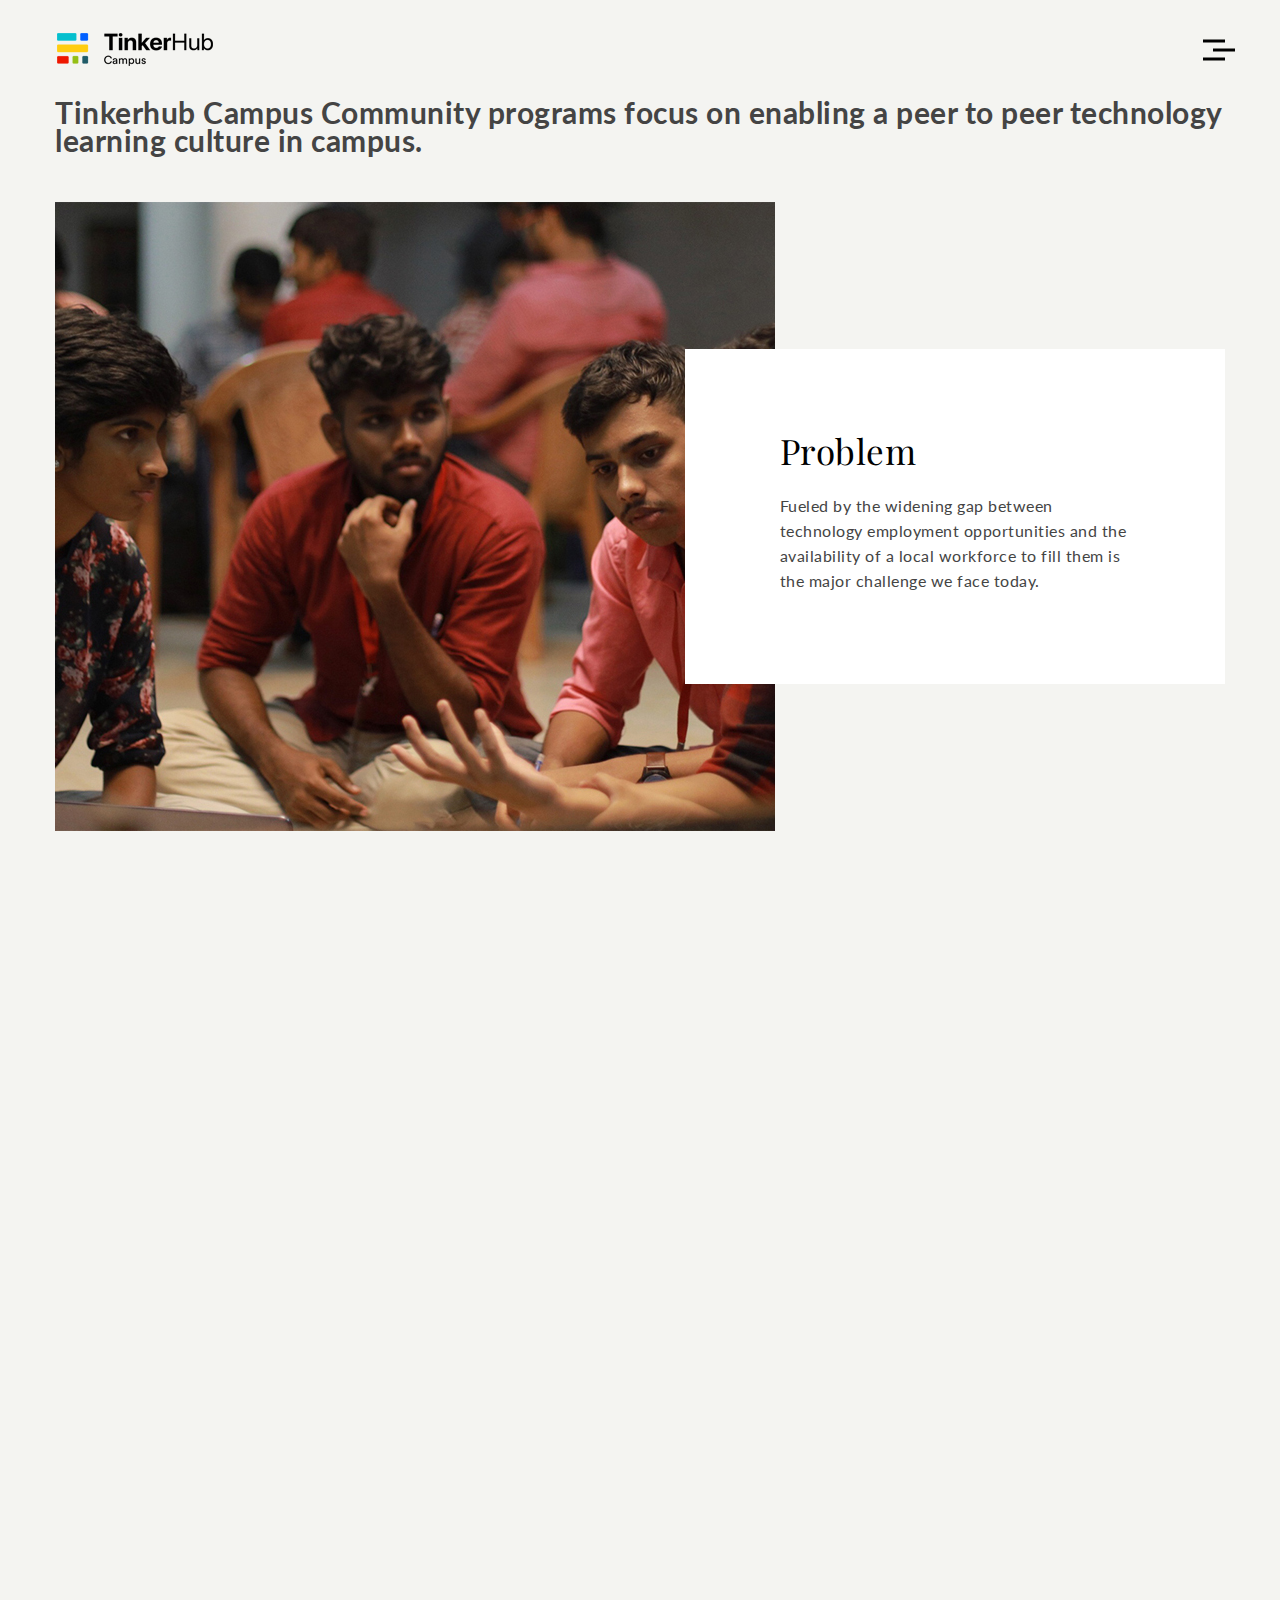
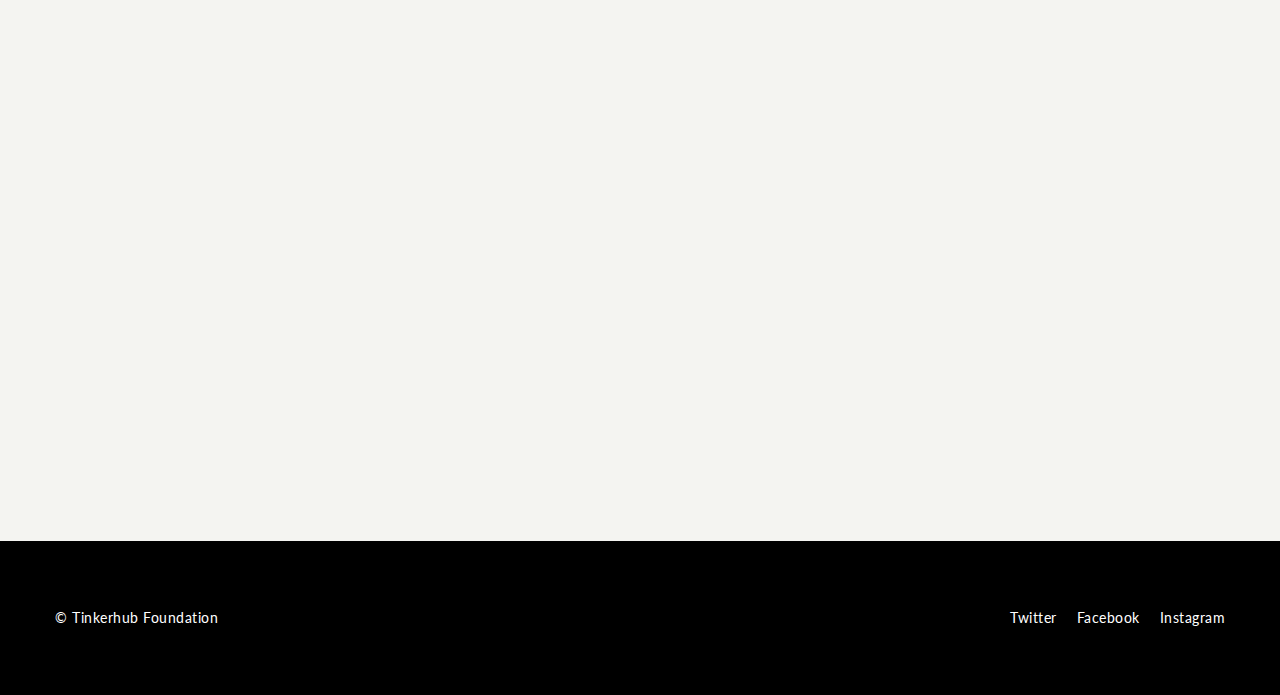
==== commit a7261ae3: "Header font size changed" ====
--- a/index.html
+++ b/index.html
@@ -94,13 +94,13 @@
             
             <div id="content" class="site-content">
                 <div class="header-content content-1170 center-relative block">
-                    <h1 class="entry-title">
+                    <h4 class="entry-title">
                         Tinkerhub Campus Community programs focus on enabling a peer to peer technology learning culture in campus.
-                    </h1>
-                </div>
-
-                
-                <div class="blog-holder block center-relative content-1170">    
+                    </h4>
+                </div>
+
+                <br>
+                <div class=" block center-relative content-1170">    
                     <article class="animate relative blog-item-holder center-relative has-post-thumbnail">
                         <div class="post-thumbnail">
                             <a href="single.html">
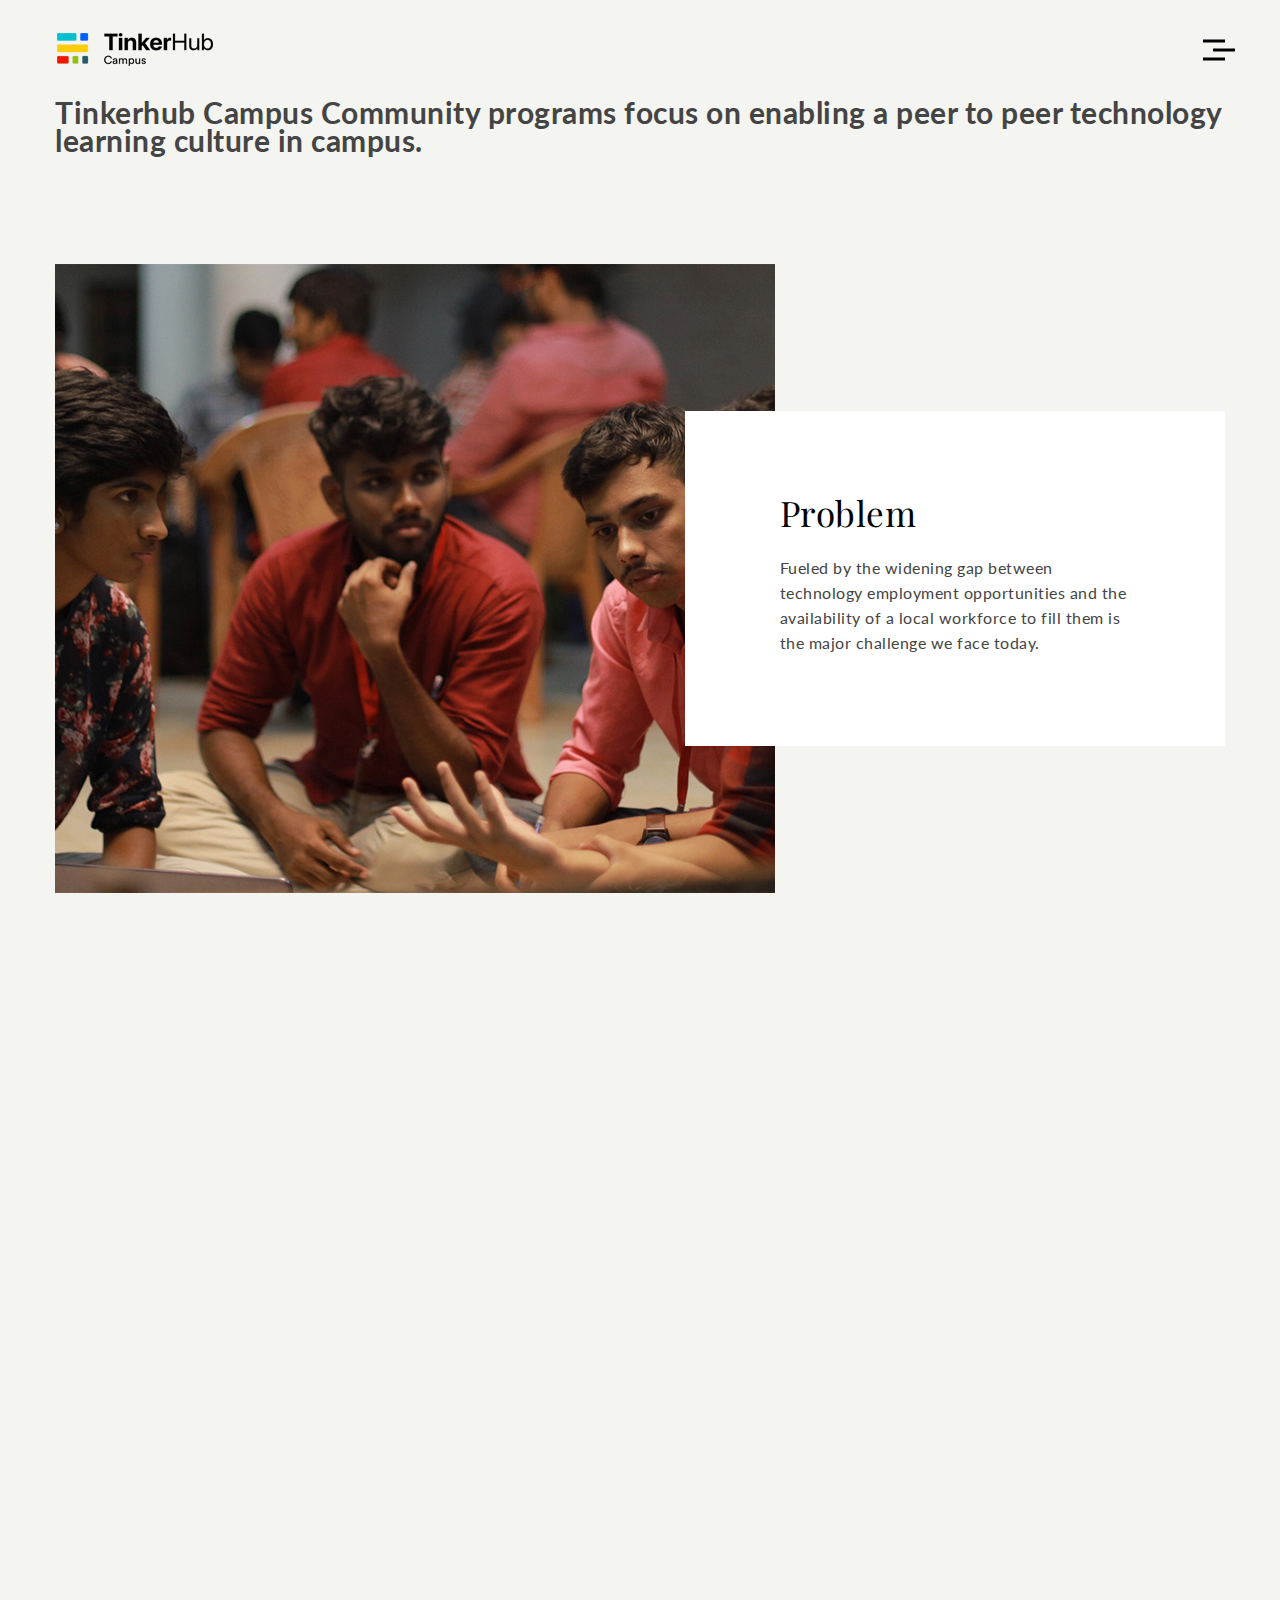
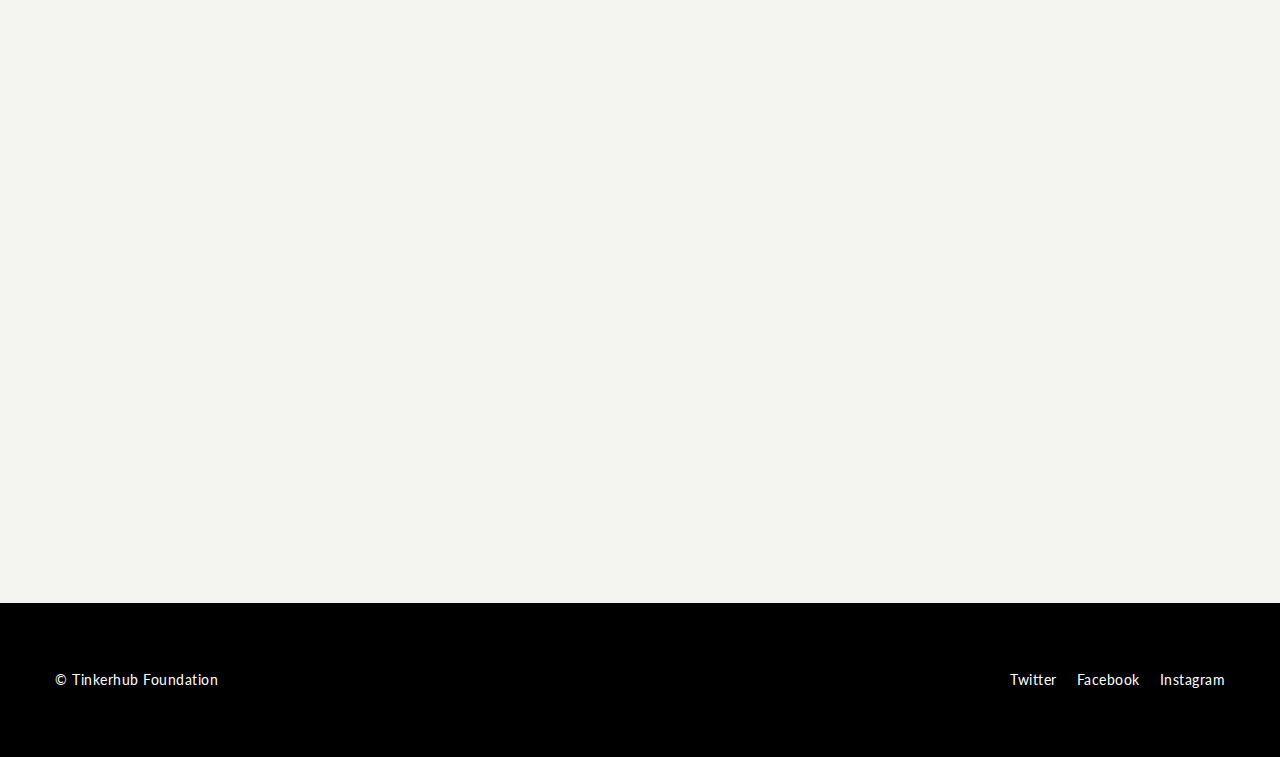
==== commit bcc2b319: "Header font size changed" ====
--- a/index.html
+++ b/index.html
@@ -99,8 +99,8 @@
                     </h4>
                 </div>
 
-                <br>
-                <div class=" block center-relative content-1170">    
+                
+                <div class="blog-holder block center-relative content-1170">    
                     <article class="animate relative blog-item-holder center-relative has-post-thumbnail">
                         <div class="post-thumbnail">
                             <a href="single.html">
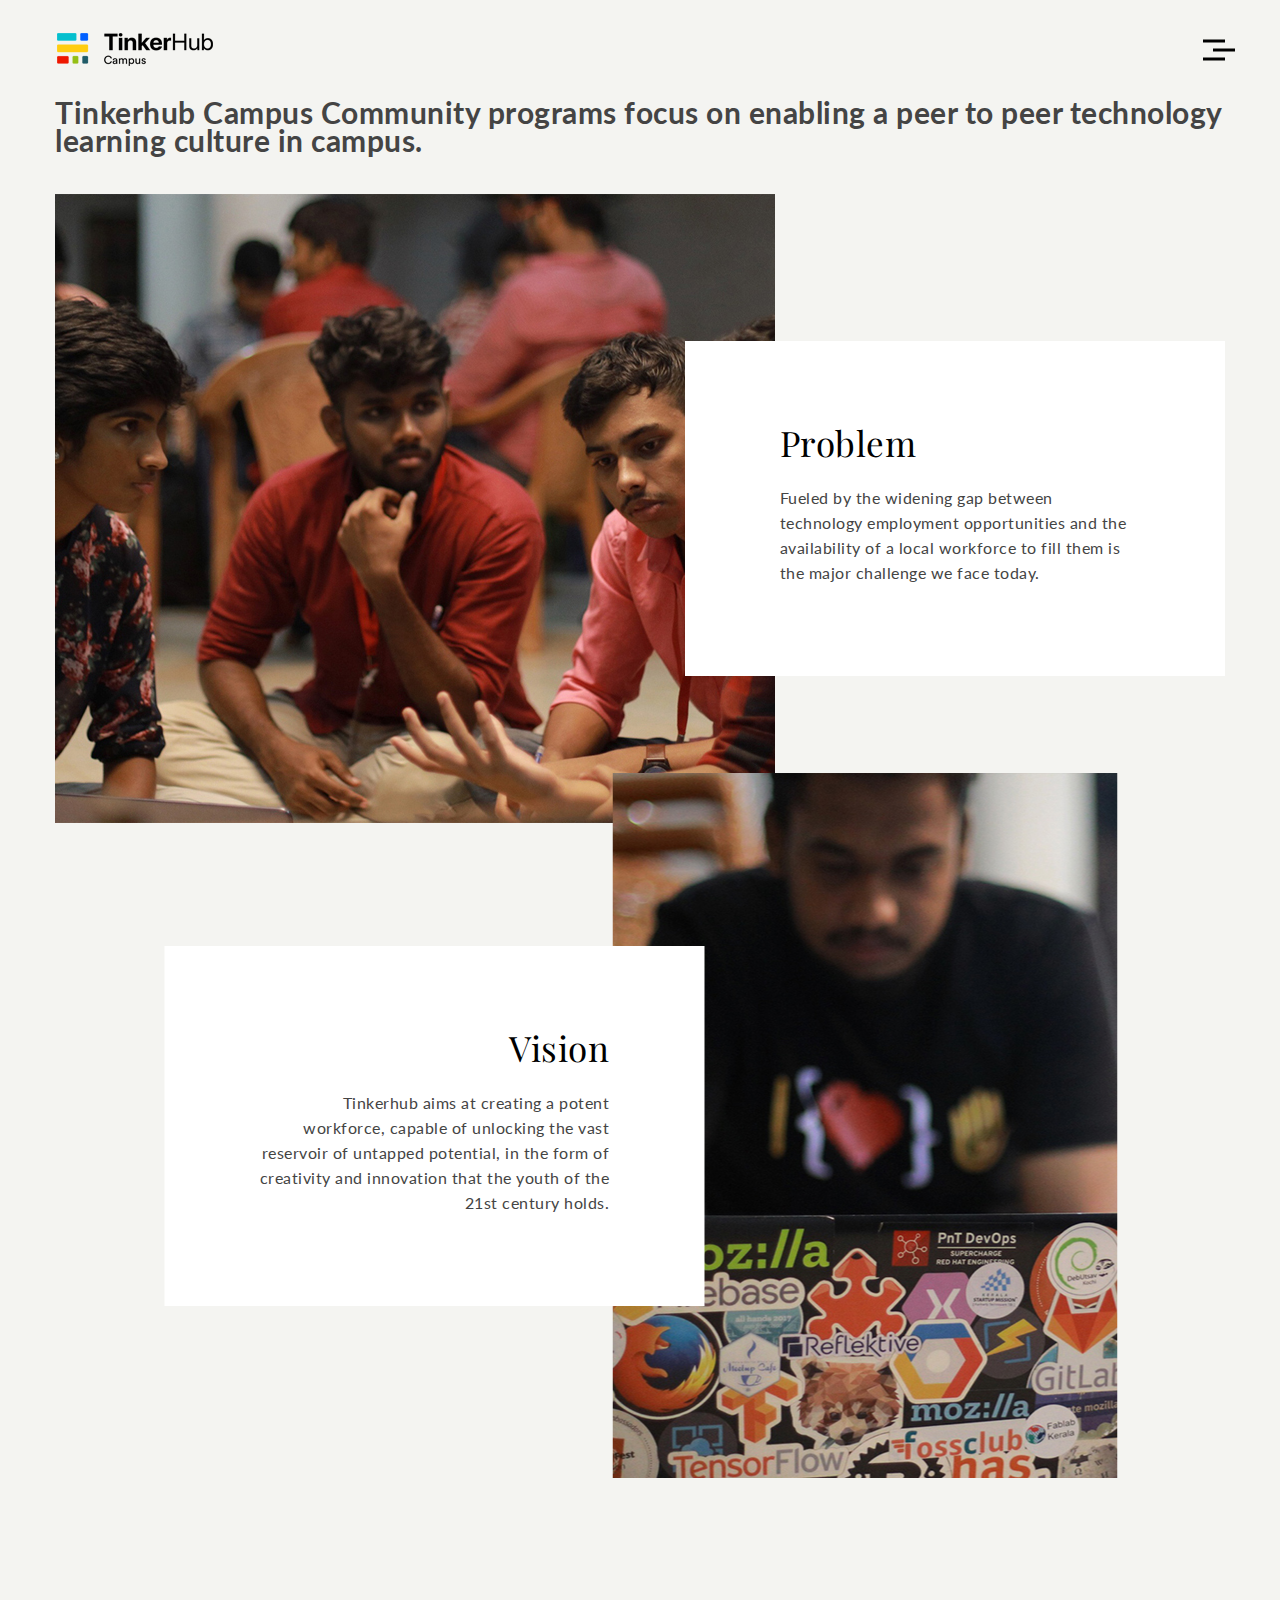
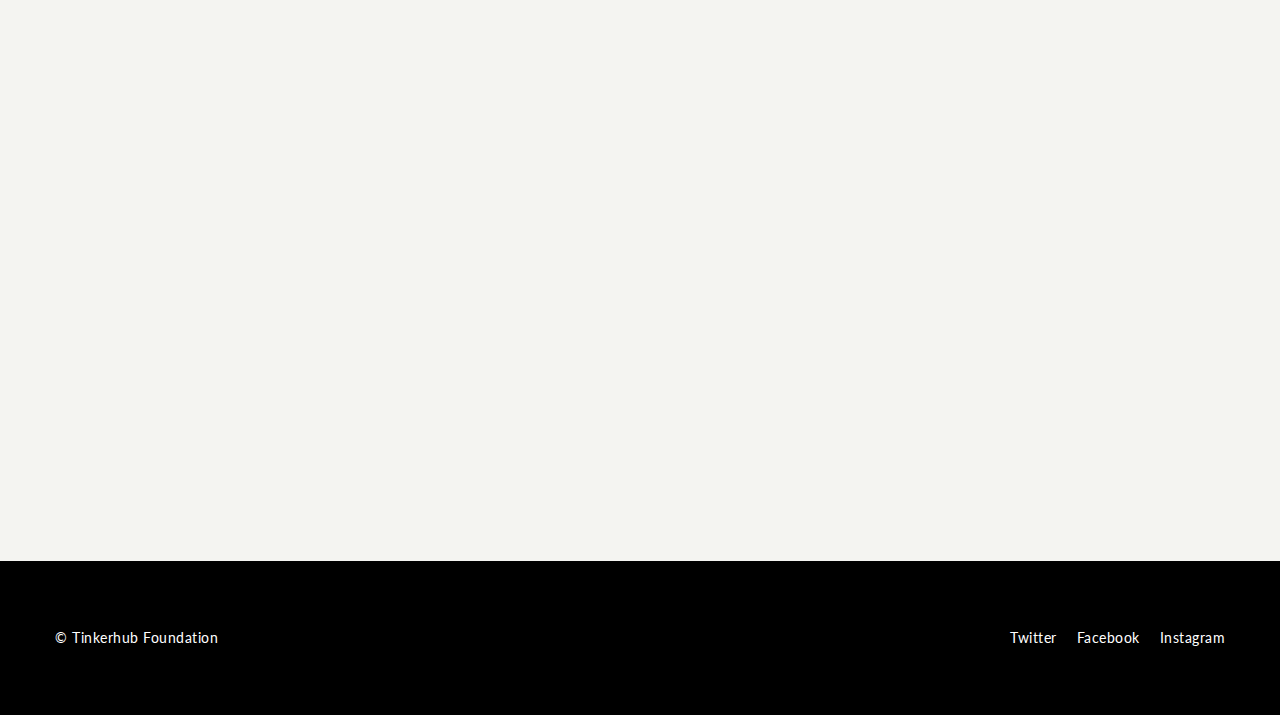
==== commit 4b46b521: "Header font size changed" ====
--- a/index.html
+++ b/index.html
@@ -96,7 +96,7 @@
                 <div class="header-content content-1170 center-relative block">
                     <h4 class="entry-title">
                         Tinkerhub Campus Community programs focus on enabling a peer to peer technology learning culture in campus.
-                    </h4>
+                    </h3>
                 </div>
 
                 
@@ -177,6 +177,7 @@
                         <div class="clear"></div>
                     </article>
                 </div>
+                <br>
             <!--Footer-->
 
 
--- a/style.css
+++ b/style.css
@@ -369,7 +369,7 @@
 
 .blog-holder 
 {
-    margin-top: 90px;
+    margin-top: 20px;
 }
 
 .blog-item-holder
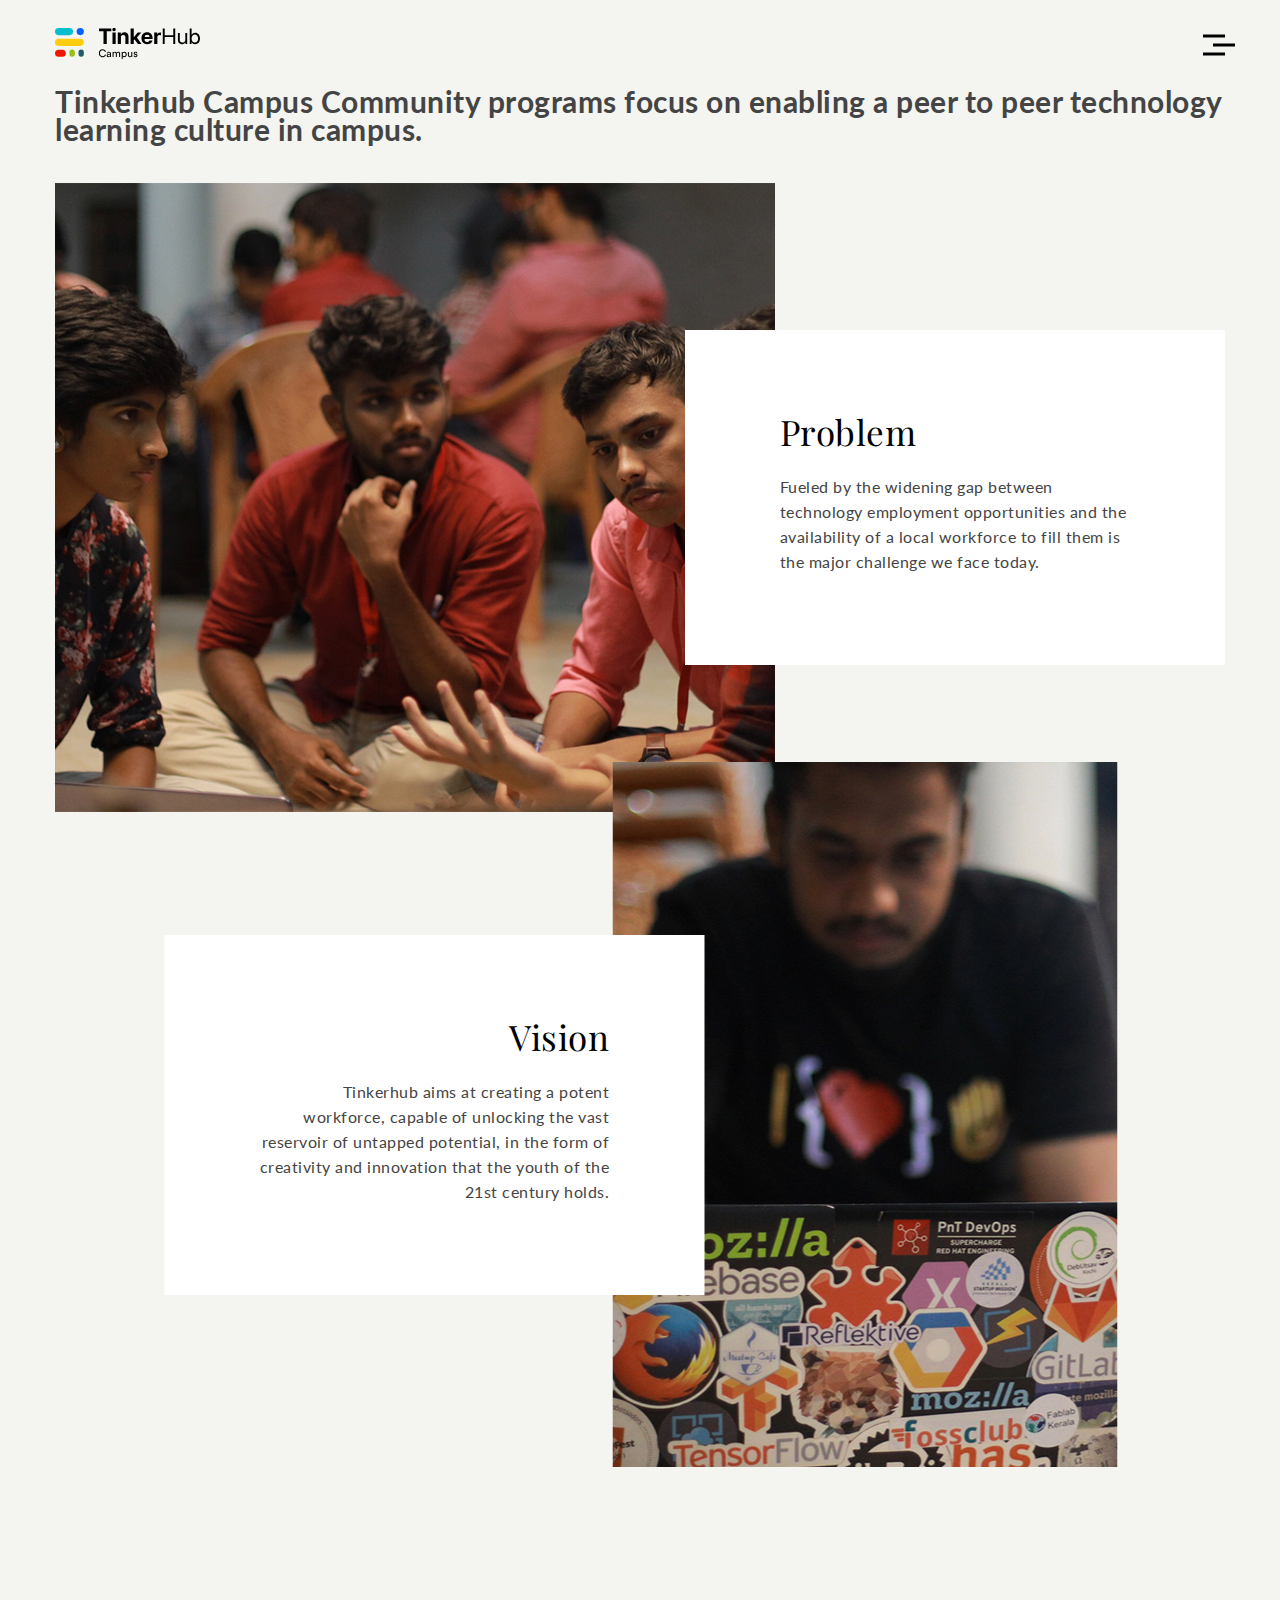
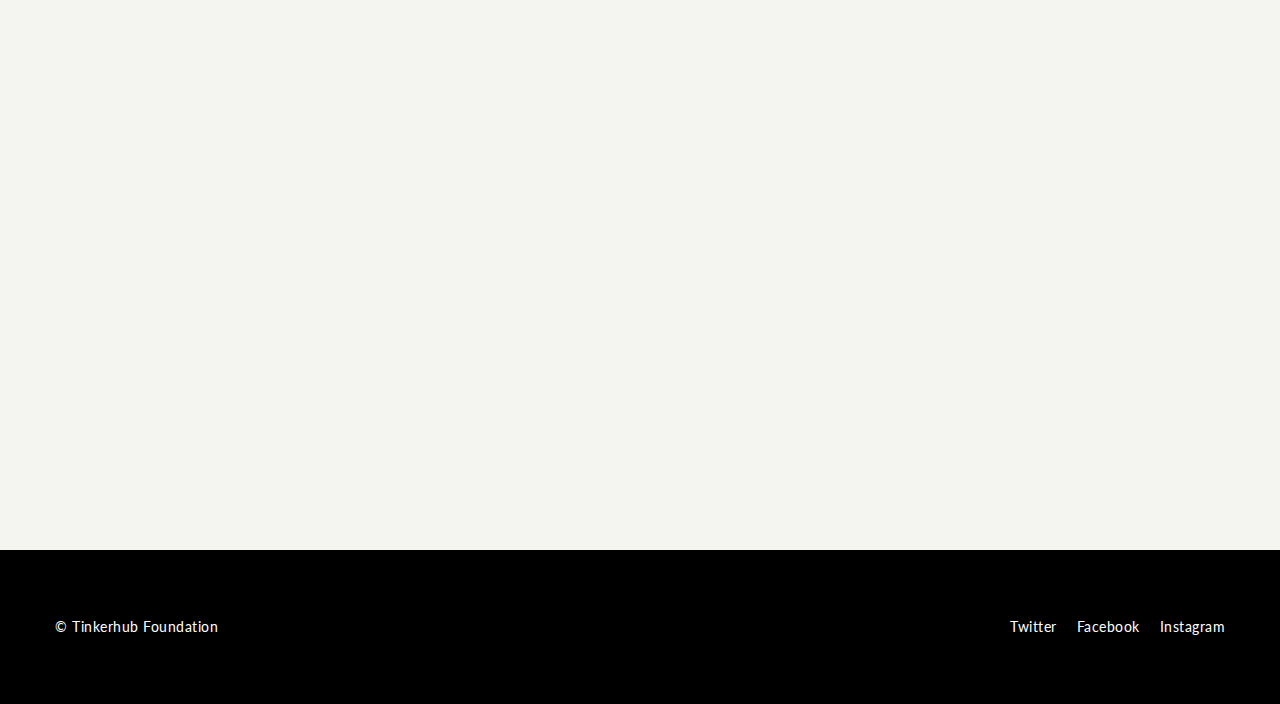
==== commit f30bd336: "logo svg added" ====
--- a/index.html
+++ b/index.html
@@ -78,7 +78,7 @@
             <div class="center-relative relative content-1170">
                 <div >
                     <a href="index.html">
-                        <img src="images/logo_@x2.png" alt="Park">
+                        <img src="images/logo_@x2.svg" alt="Park">
                     </a>               
                 </div>
                 <div class="toggle-holder">
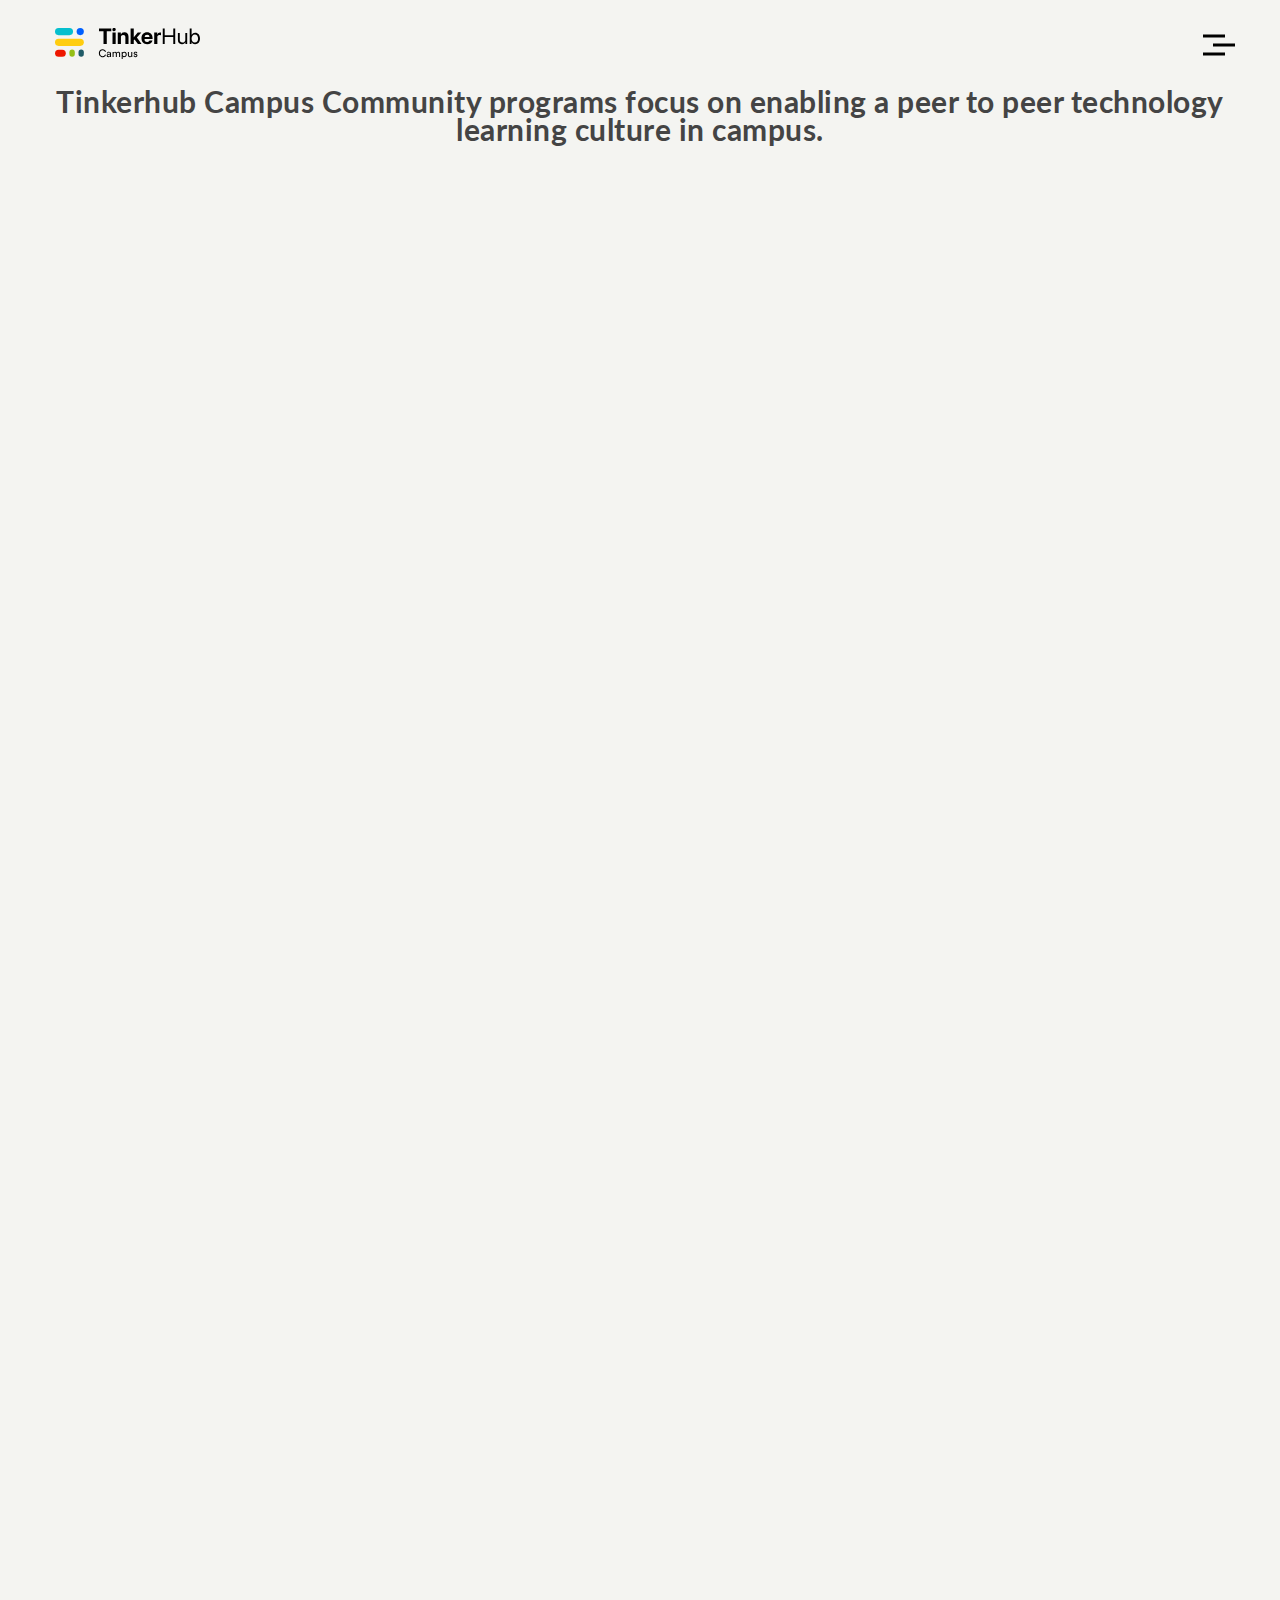
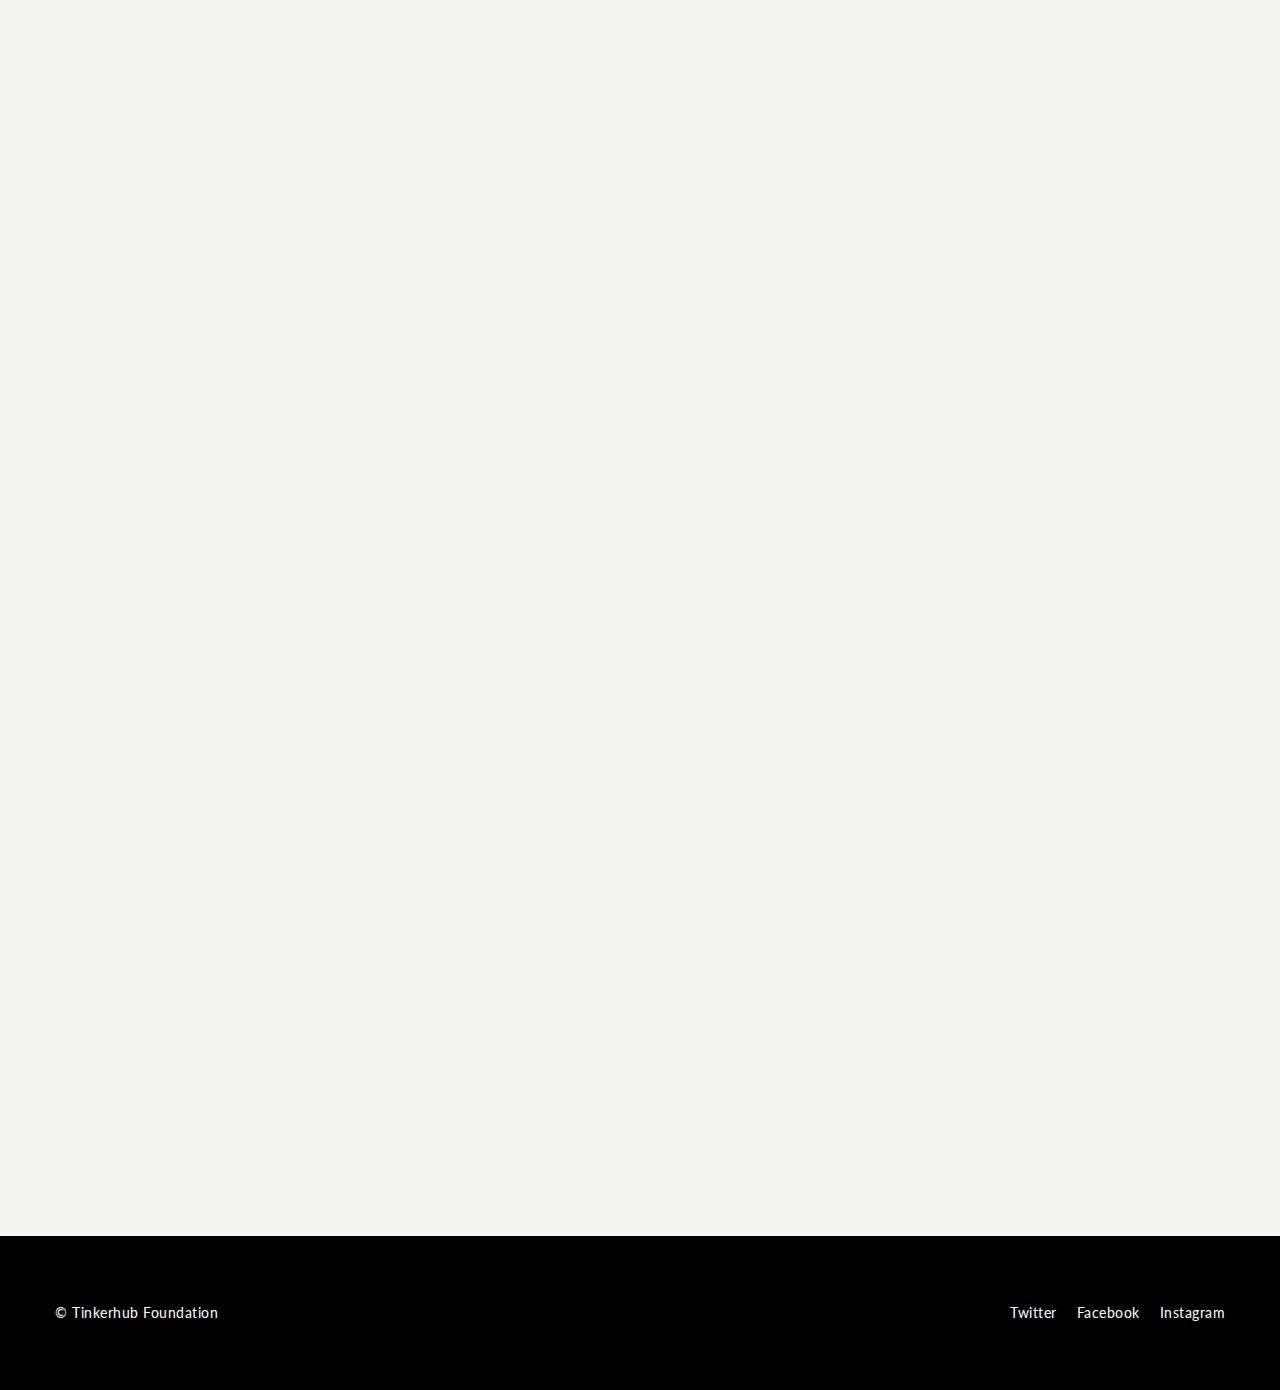
==== commit f0068613: "Youtube video added" ====
--- a/index.html
+++ b/index.html
@@ -33,13 +33,13 @@
                     <nav id="header-main-menu" class="big-menu">
                         <ul class="main-menu sm sm-clean">
                             <li>
-                                <a href="index.html" class="current">Home</a>
+                                <a href="https://campus.tinkerhub.org/" class="current">Home</a>
                             </li>                            
                             <li>
                                 <a href="https://dravog7.github.io/tinkerhubCampus/#/handbook">Handbook</a>
                             </li>                            
                             <li>
-                                <a href="resources.html">Resources</a>
+                                <a href="https://campus.tinkerhub.org/resources">Resources</a>
                             </li>                            
                             <!-- <li>
                                 <a href="#">Portfolio Post</a>
@@ -77,7 +77,7 @@
 <br>
             <div class="center-relative relative content-1170">
                 <div >
-                    <a href="index.html">
+                    <a href="https://campus.tinkerhub.org/">
                         <img src="images/logo_@x2.svg" alt="Park">
                     </a>               
                 </div>
@@ -93,12 +93,25 @@
             
             
             <div id="content" class="site-content">
-                <div class="header-content content-1170 center-relative block">
+                <!-- <div class="header-content content-1170 center-relative block">
                     <h4 class="entry-title">
                         Tinkerhub Campus Community programs focus on enabling a peer to peer technology learning culture in campus.
-                    </h3>
-                </div>
-
+                    </h4>
+                </div> -->
+                <div class="center-relative content-1170">                                              
+                    <div class="entry-content"> 
+                        <div class="content-wrapper">
+                            <h4 class="entry-title"><center>
+                        Tinkerhub Campus Community programs focus on enabling a peer to peer technology learning culture in campus.</center>
+                    </h4>
+                        </div>
+                        <div class="full-portfolio-width ">
+                            <iframe width="560" height="315" src="https://www.youtube.com/embed/6RdXLvr8R54" frameborder="0" allow="accelerometer; autoplay; encrypted-media; gyroscope; picture-in-picture" allowfullscreen></iframe>
+                        </div>
+                        <br>
+                    </div>                    
+                    <div class="clear"></div>
+                </div>                  
                 
                 <div class="blog-holder block center-relative content-1170">    
                     <article class="animate relative blog-item-holder center-relative has-post-thumbnail">
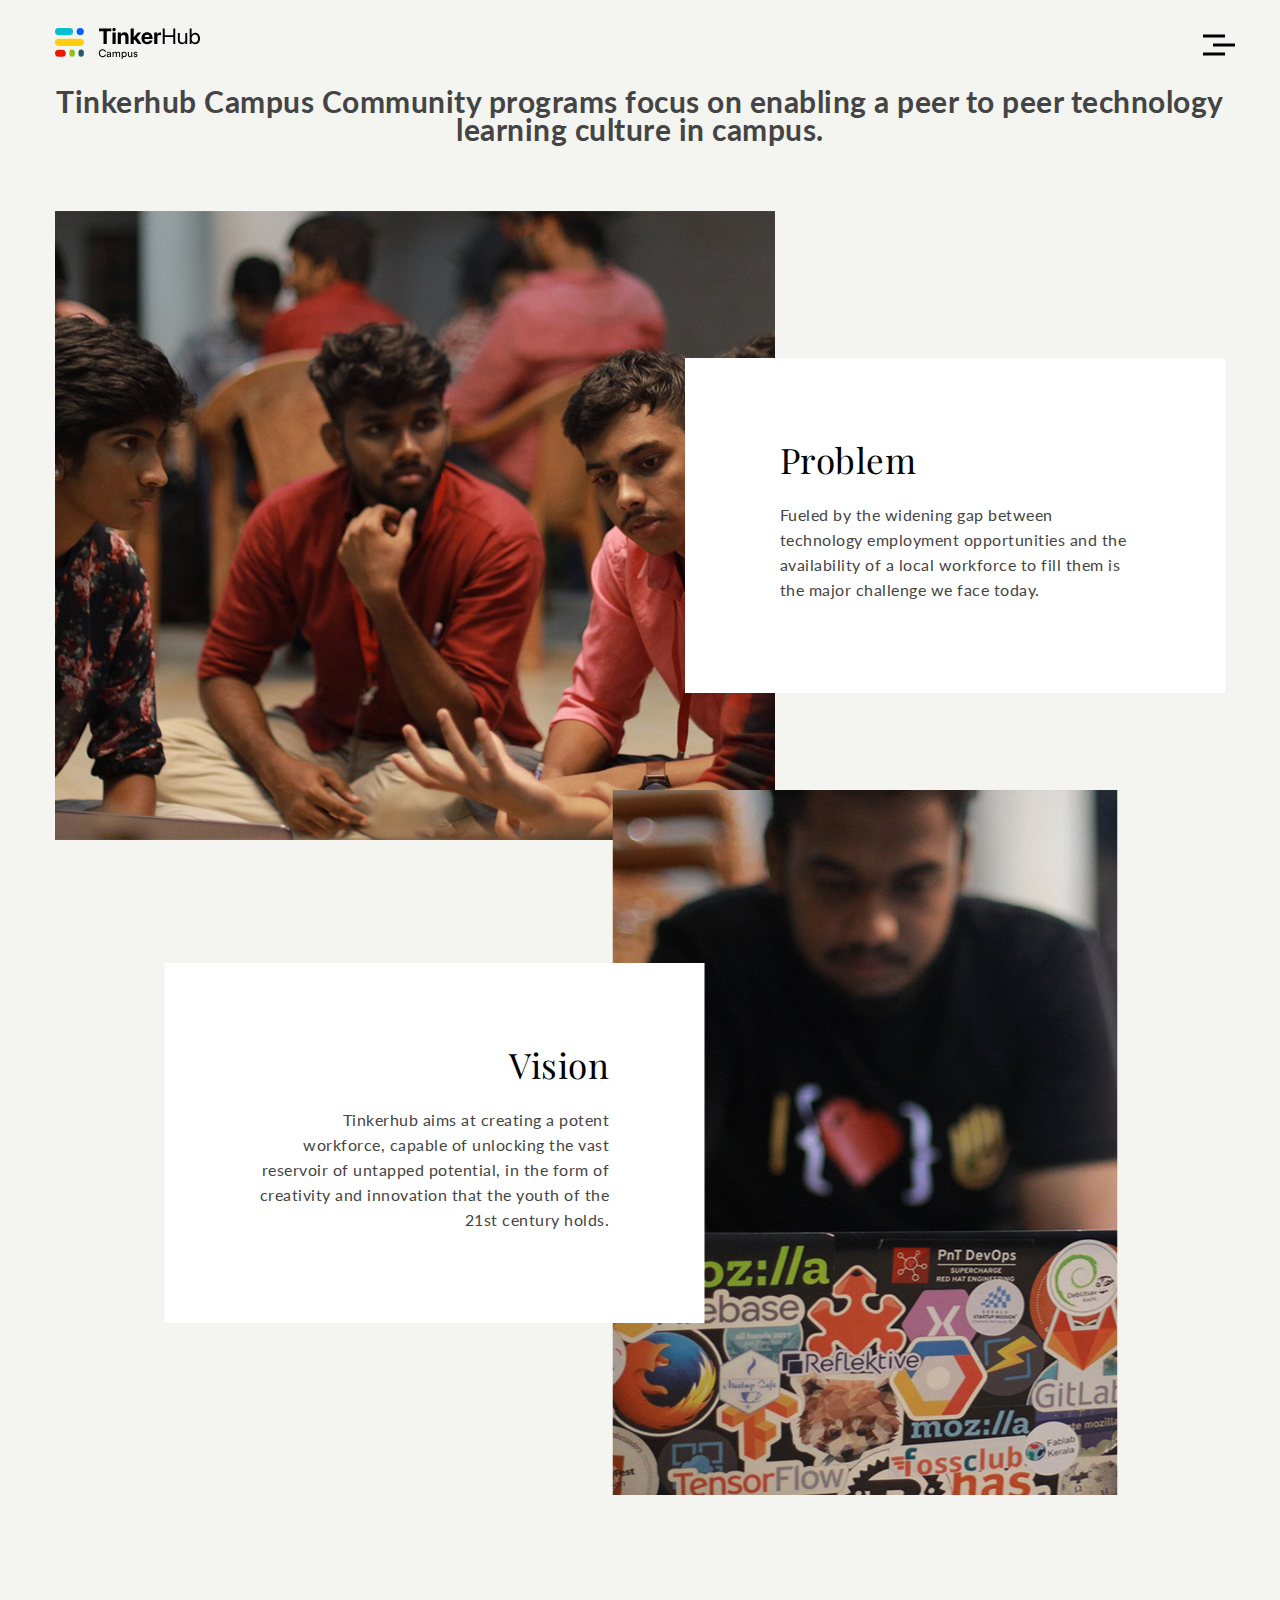
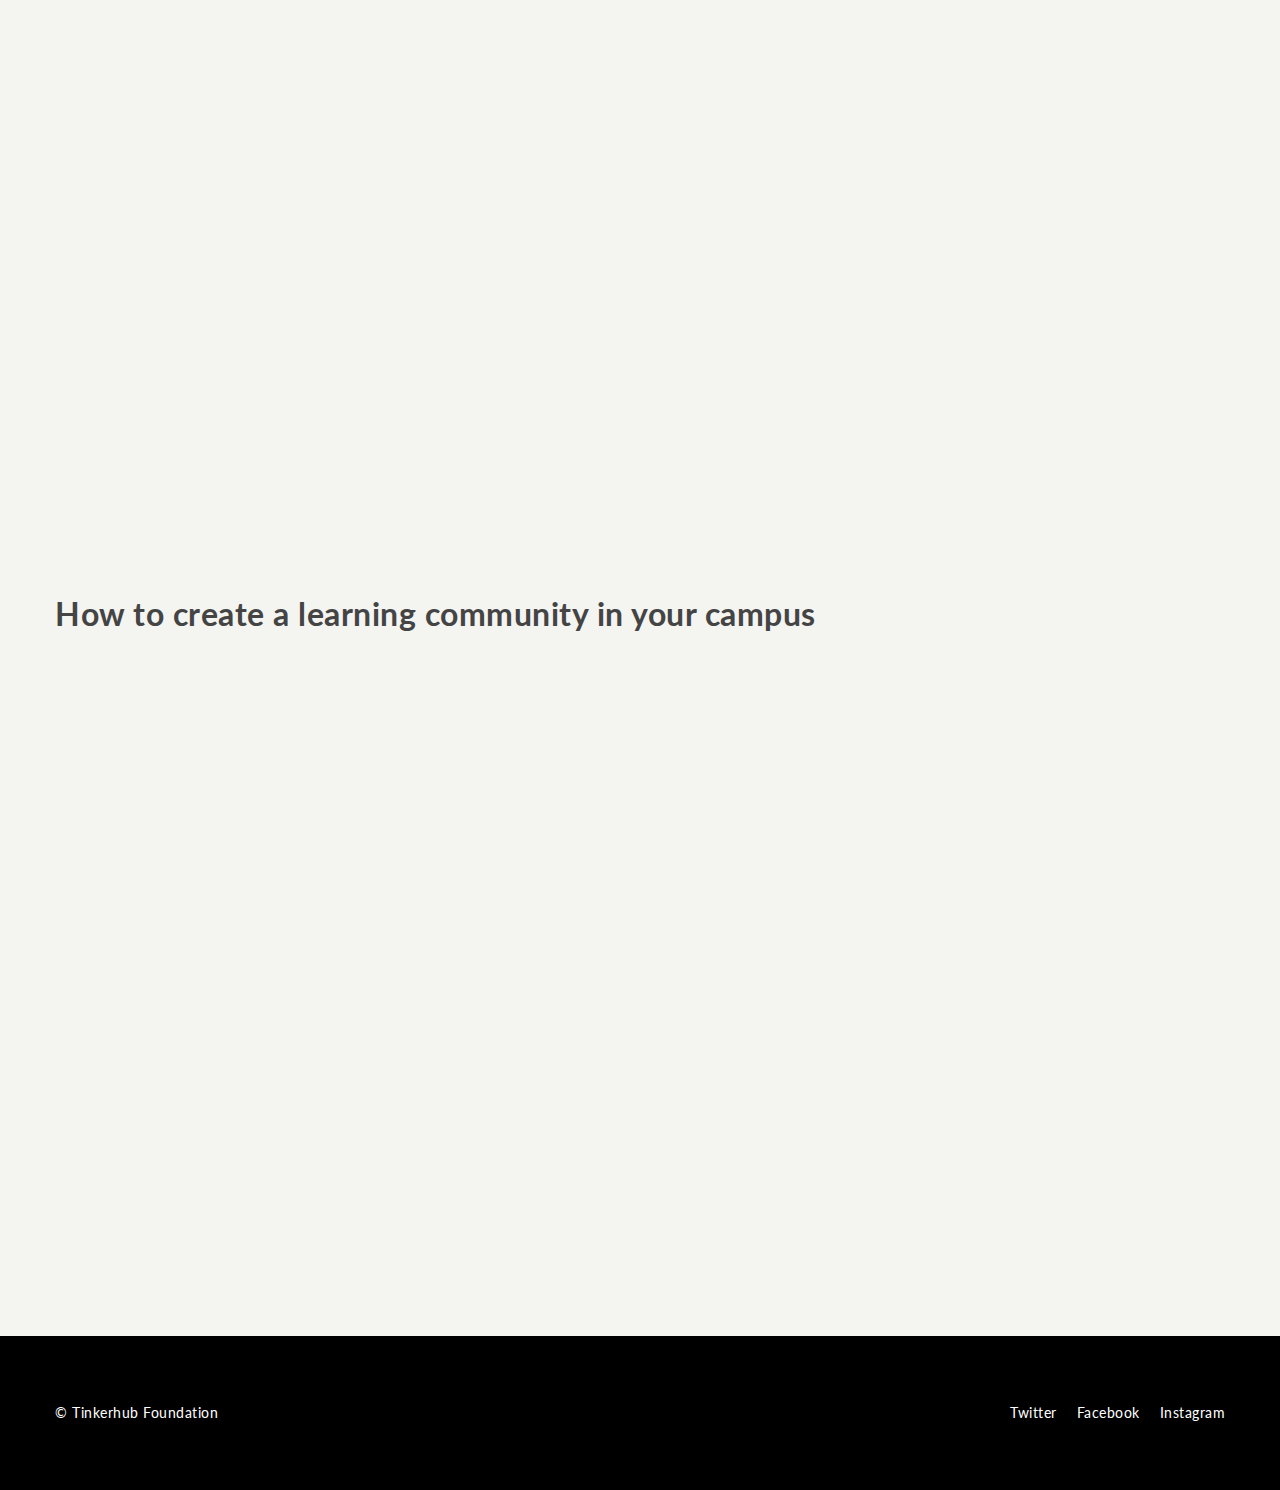
==== commit 40d1bea4: "Video moved to end" ====
--- a/index.html
+++ b/index.html
@@ -104,9 +104,6 @@
                             <h4 class="entry-title"><center>
                         Tinkerhub Campus Community programs focus on enabling a peer to peer technology learning culture in campus.</center>
                     </h4>
-                        </div>
-                        <div class="full-portfolio-width ">
-                            <iframe width="560" height="315" src="https://www.youtube.com/embed/6RdXLvr8R54" frameborder="0" allow="accelerometer; autoplay; encrypted-media; gyroscope; picture-in-picture" allowfullscreen></iframe>
                         </div>
                         <br>
                     </div>                    
@@ -189,8 +186,15 @@
                         </div>
                         <div class="clear"></div>
                     </article>
+                        <br>
+
+                    <div class="full-portfolio-width ">
+                        <h3>How to create a learning community in your campus</h3>
+                            <iframe width="560" height="315" src="https://www.youtube.com/embed/6RdXLvr8R54" frameborder="0" allow="accelerometer; autoplay; encrypted-media; gyroscope; picture-in-picture" allowfullscreen></iframe>
+                        </div>
                 </div>
                 <br>
+
             <!--Footer-->
 
 
